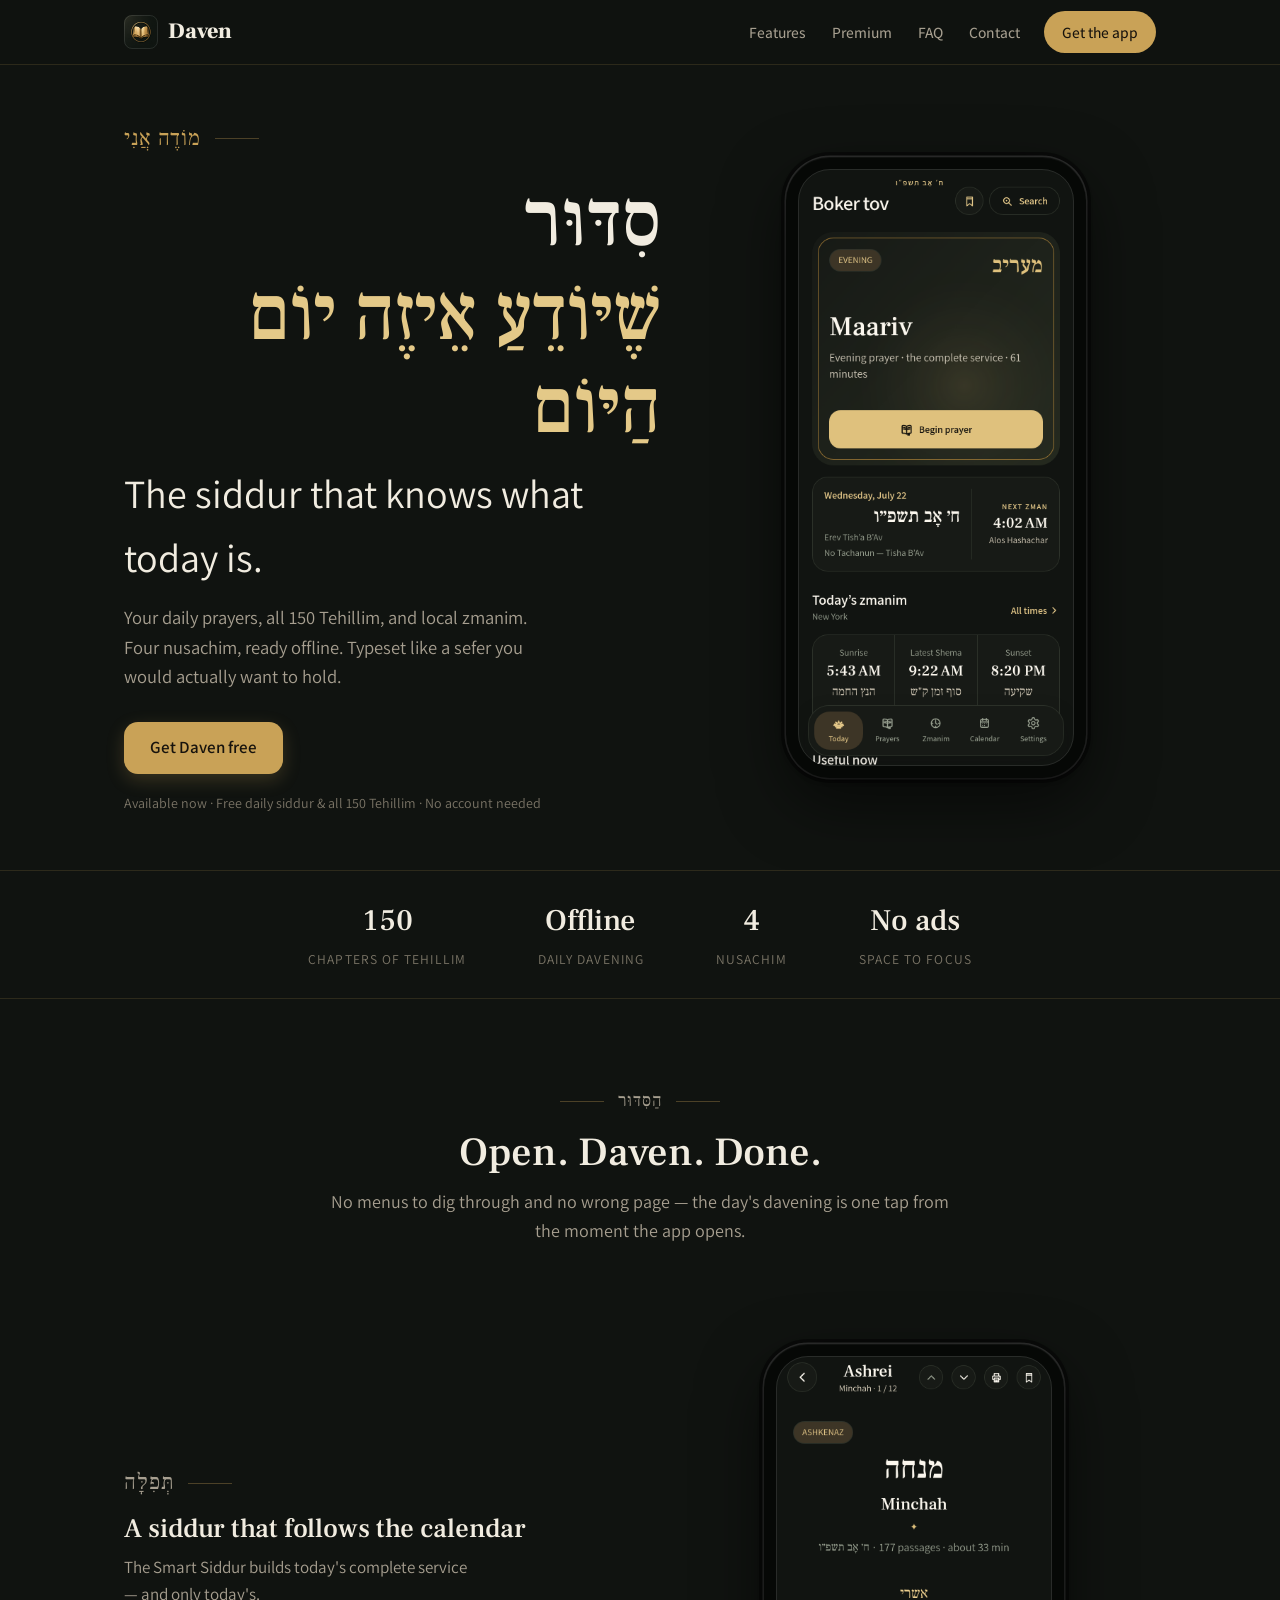
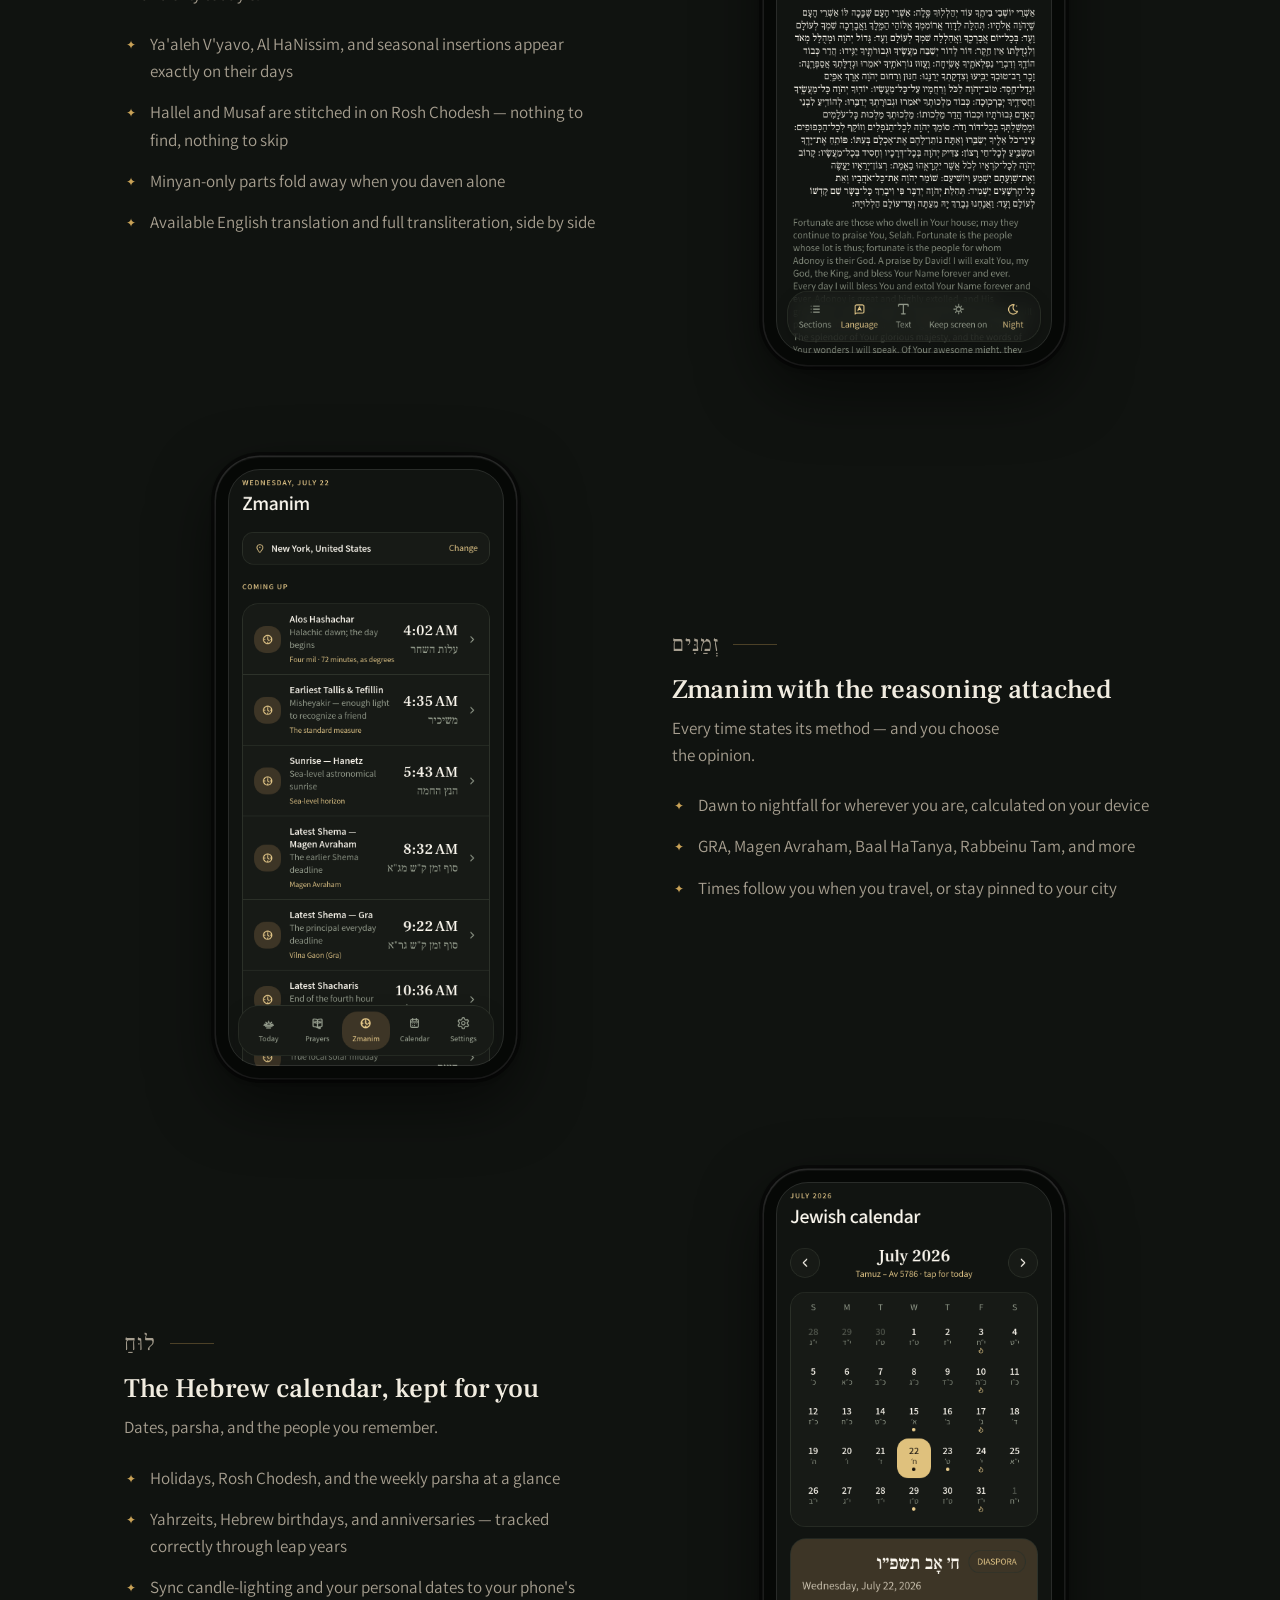
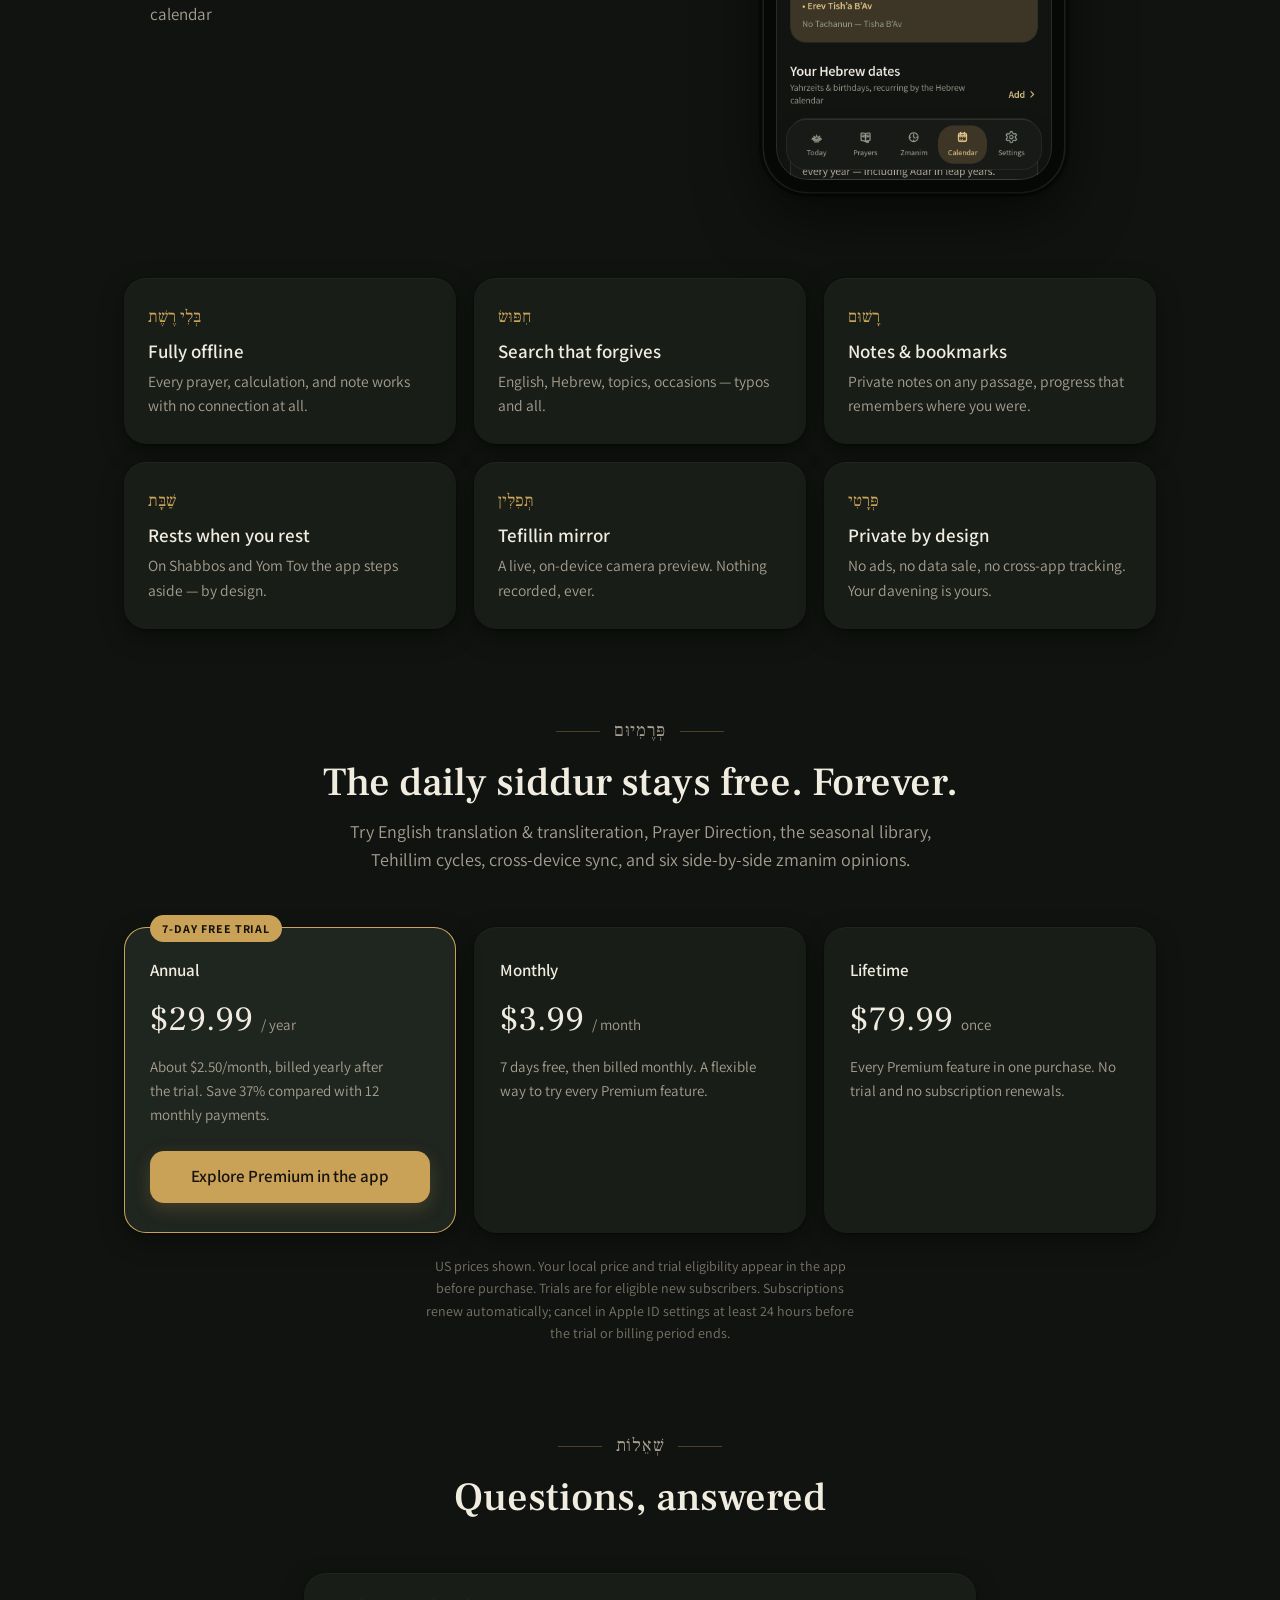
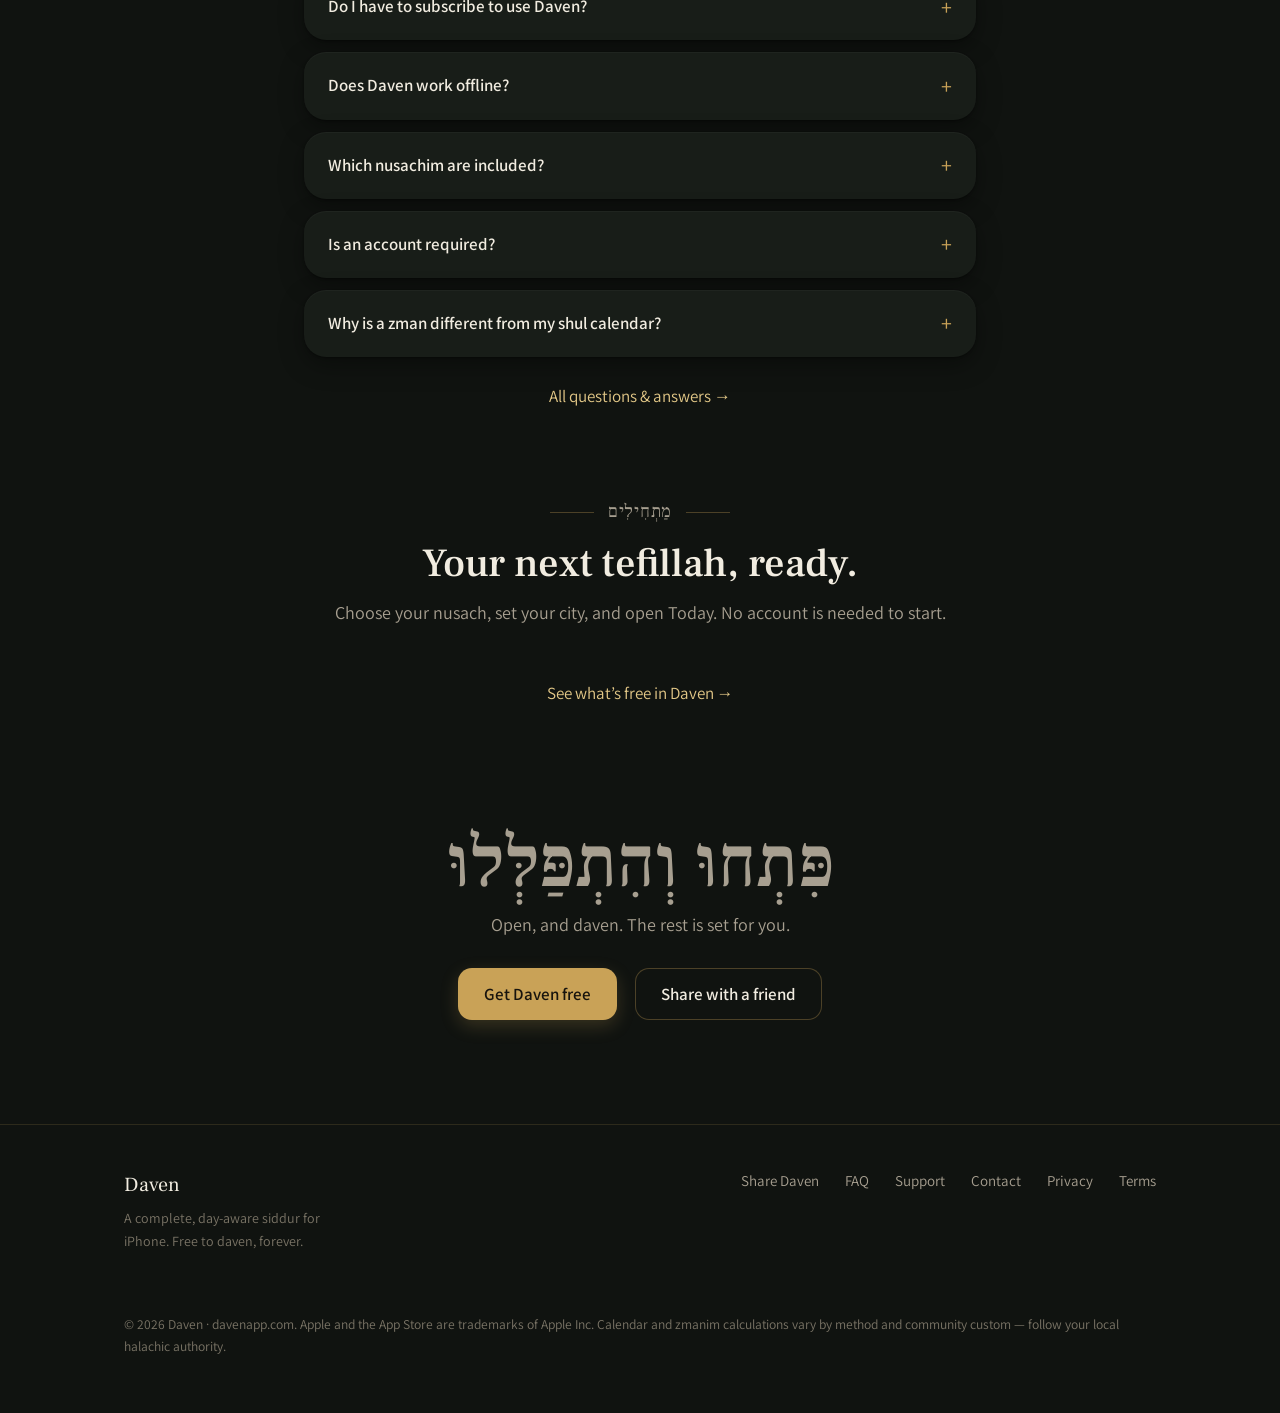
==== index.html @ 8901fbd4 "Bring the free-download button into the first screen Reduce the oversized hero typography and shorte" ====
<!doctype html>
<html lang="en">
<head>
  <meta charset="utf-8" />
  <meta name="viewport" content="width=device-width, initial-scale=1" />
  <title>Daven: Free Siddur, Tehillim & Zmanim for iPhone</title>
  <meta name="description" content="A free daily siddur and all 150 Tehillim for iPhone. Four nusachim, offline prayer, zmanim and the Hebrew calendar. Optional Premium has a 7-day trial." />
  <link rel="canonical" href="https://davenapp.com/" />
  <meta name="apple-itunes-app" content="app-id=6791022012" />
  <meta property="og:type" content="website" />
  <meta property="og:url" content="https://davenapp.com/" />
  <meta property="og:title" content="Daven: Free Siddur, Tehillim & Zmanim for iPhone" />
  <meta property="og:description" content="A free daily siddur and all 150 Tehillim for iPhone. Four nusachim, offline prayer, zmanim and the Hebrew calendar. Optional Premium has a 7-day trial." />
  <meta property="og:image" content="https://davenapp.com/assets/icon-512.png" />
  <meta name="twitter:card" content="summary" />
  <link rel="icon" href="assets/icon-64.png" />
  <link rel="apple-touch-icon" href="assets/apple-touch-icon.png" />
  <link rel="preconnect" href="https://fonts.googleapis.com" />
  <link rel="preconnect" href="https://fonts.gstatic.com" crossorigin />
  <link href="https://fonts.googleapis.com/css2?family=Assistant:wght@400;500;600;700&family=Frank+Ruhl+Libre:wght@400;500;700;900&display=swap" rel="stylesheet" />
  <link rel="stylesheet" href="styles.css?v=9" />
  <script type="application/ld+json">{"@context": "https://schema.org", "@type": "MobileApplication", "name": "Daven: Siddur & Zmanim", "operatingSystem": "iOS", "applicationCategory": "ReferenceApplication", "url": "https://davenapp.com/", "downloadUrl": "https://apps.apple.com/app/id6791022012", "offers": {"@type": "Offer", "price": "0", "priceCurrency": "USD", "description": "Free download with optional in-app purchases"}, "image": "https://davenapp.com/assets/icon-512.png"}</script>
</head>
<body>

<header class="nav">
  <div class="wrap nav__inner">
    <a class="nav__brand" href="/"><img class="nav__mark" src="assets/icon-64.png" alt="" width="30" height="30" />Daven</a>
      <button class="nav__menu" type="button" aria-label="Menu" aria-expanded="false" aria-controls="nav-sheet">
        <svg width="22" height="22" viewBox="0 0 22 22" fill="none" aria-hidden="true"><path d="M3 6h16M3 11h16M3 16h16" stroke="currentColor" stroke-width="1.8" stroke-linecap="round"/></svg>
      </button>
    <nav class="nav__links" aria-label="Site">
      <a href="#features">Features</a>
      <a href="#premium">Premium</a>
      <a href="faq.html">FAQ</a>
      <a href="contact.html">Contact</a>
      <a class="nav__cta" href="https://apps.apple.com/app/id6791022012">Get the app</a>
    </nav>
  </div>
    <nav class="nav__sheet" id="nav-sheet" hidden aria-label="Menu">
      <a href="/#features">Features</a>
      <a href="/#premium">Premium</a>
      <a href="faq.html">FAQ</a>
      <a href="support.html">Support</a>
      <a href="contact.html">Contact</a>
      <a href="privacy.html">Privacy</a>
      <a href="terms.html">Terms</a>
      <a href="https://apps.apple.com/app/id6791022012">Get the app</a>
    </nav>
</header>

<main>
  <!-- The hero is set like a page of the siddur itself: the reader's gold
       section mark, the Hebrew line, then its translation line beneath. -->
  <section class="hero">
    <div class="wrap hero__grid">
      <div>
        <p class="mark rise">מוֹדֶה אֲנִי</p>
        <h1 class="hero__hebrew rise" lang="he">סִדּוּר<br /><em>שֶׁיּוֹדֵעַ אֵיזֶה יוֹם הַיּוֹם</em></h1>
        <p class="hero__title rise">The siddur that knows what today is.</p>
        <p class="hero__sub rise">Your daily prayers, all 150 Tehillim, and local zmanim. Four nusachim, ready offline. Typeset like a sefer you would actually want to hold.</p>
        <div class="cta-row rise">
          <a class="btn btn--gold" href="https://apps.apple.com/app/id6791022012">Get Daven free</a>
          <span class="cta-note">Available now · Free daily siddur &amp; all 150 Tehillim · No account needed</span>
        </div>
      </div>
      <figure class="phone rise"><img src="assets/shot-today.png" alt="Daven's Today screen: the evening service ready to begin, today's Hebrew date, and the next zman." fetchpriority="high" width="780" height="1688" /></figure>
    </div>
  </section>

  <section class="colophon" aria-label="Library size">
    <div class="wrap colophon__row rise">
      <div class="stat"><b>150</b><span>chapters of Tehillim</span></div>
      <div class="stat"><b>Offline</b><span>daily davening</span></div>
      <div class="stat"><b>4</b><span>nusachim</span></div>
      <div class="stat"><b>No ads</b><span>space to focus</span></div>
    </div>
  </section>

  <section class="section" id="features">
    <div class="wrap">
      <div class="section__head rise">
        <p class="mark mark--center">הַסִּדּוּר</p>
        <h2>Open. Daven. Done.</h2>
        <p>No menus to dig through and no wrong page — the day's davening is one tap from the moment the app opens.</p>
      </div>

      <div class="feature rise">
        <div class="feature__copy">
          <p class="mark">תְּפִלָּה</p>
          <h3>A siddur that follows the calendar</h3>
          <p>The Smart Siddur builds today's complete service — and only today's.</p>
          <ul>
            <li>Ya'aleh V'yavo, Al HaNissim, and seasonal insertions appear exactly on their days</li>
            <li>Hallel and Musaf are stitched in on Rosh Chodesh — nothing to find, nothing to skip</li>
            <li>Minyan-only parts fold away when you daven alone</li>
            <li>Available English translation and full transliteration, side by side</li>
          </ul>
        </div>
        <figure class="phone"><img src="assets/shot-reader.png" alt="The Daven reader: Minchah with vocalized Hebrew, a gold section mark, and English translation." loading="lazy" decoding="async" width="780" height="1688" /></figure>
      </div>

      <div class="feature feature--flip rise">
        <div class="feature__copy">
          <p class="mark">זְמַנִּים</p>
          <h3>Zmanim with the reasoning attached</h3>
          <p>Every time states its method — and you choose the opinion.</p>
          <ul>
            <li>Dawn to nightfall for wherever you are, calculated on your device</li>
            <li>GRA, Magen Avraham, Baal HaTanya, Rabbeinu Tam, and more</li>
            <li>Times follow you when you travel, or stay pinned to your city</li>
          </ul>
        </div>
        <figure class="phone"><img src="assets/shot-zmanim.png" alt="Daven's zmanim list: each time with its Hebrew name and the halachic method it uses." loading="lazy" decoding="async" width="780" height="1688" /></figure>
      </div>

      <div class="feature rise">
        <div class="feature__copy">
          <p class="mark">לוּחַ</p>
          <h3>The Hebrew calendar, kept for you</h3>
          <p>Dates, parsha, and the people you remember.</p>
          <ul>
            <li>Holidays, Rosh Chodesh, and the weekly parsha at a glance</li>
            <li>Yahrzeits, Hebrew birthdays, and anniversaries — tracked correctly through leap years</li>
            <li>Sync candle-lighting and your personal dates to your phone's calendar</li>
          </ul>
        </div>
        <figure class="phone"><img src="assets/shot-calendar.png" alt="Daven's calendar: the Hebrew month with holidays and personal dates." loading="lazy" decoding="async" width="780" height="1688" /></figure>
      </div>

      <div class="grid" style="margin-top:40px">
        <div class="card rise"><span class="card__hebrew">בְּלִי רֶשֶׁת</span><h3>Fully offline</h3><p>Every prayer, calculation, and note works with no connection at all.</p></div>
        <div class="card rise"><span class="card__hebrew">חִפּוּשׂ</span><h3>Search that forgives</h3><p>English, Hebrew, topics, occasions — typos and all.</p></div>
        <div class="card rise"><span class="card__hebrew">רָשׁוּם</span><h3>Notes &amp; bookmarks</h3><p>Private notes on any passage, progress that remembers where you were.</p></div>
        <div class="card rise"><span class="card__hebrew">שַׁבָּת</span><h3>Rests when you rest</h3><p>On Shabbos and Yom Tov the app steps aside — by design.</p></div>
        <div class="card rise"><span class="card__hebrew">תְּפִלִּין</span><h3>Tefillin mirror</h3><p>A live, on-device camera preview. Nothing recorded, ever.</p></div>
        <div class="card rise"><span class="card__hebrew">פְּרָטִי</span><h3>Private by design</h3><p>No ads, no data sale, no cross-app tracking. Your davening is yours.</p></div>
      </div>
    </div>
  </section>

  <section class="section" id="premium">
    <div class="wrap">
      <div class="section__head rise">
        <p class="mark mark--center">פְּרֶמִיוּם</p>
        <h2>The daily siddur stays free. Forever.</h2>
        <p>Try English translation &amp; transliteration, Prayer Direction, the seasonal library, Tehillim cycles, cross-device sync, and six side-by-side zmanim opinions.</p>
      </div>
      <div class="plans rise">
        <div class="plan plan--featured">
          <span class="plan__badge">7-DAY FREE TRIAL</span>
          <span class="plan__name">Annual</span>
          <span class="plan__price">$29.99 <small>/ year</small></span>
          <p class="plan__note">About $2.50/month, billed yearly after the trial. Save 37% compared with 12 monthly payments.</p>
          <a class="btn btn--gold" href="https://apps.apple.com/app/id6791022012">Explore Premium in the app</a>
        </div>
        <div class="plan">
          <span class="plan__name">Monthly</span>
          <span class="plan__price">$3.99 <small>/ month</small></span>
          <p class="plan__note">7 days free, then billed monthly. A flexible way to try every Premium feature.</p>
        </div>
        <div class="plan">
          <span class="plan__name">Lifetime</span>
          <span class="plan__price">$79.99 <small>once</small></span>
          <p class="plan__note">Every Premium feature in one purchase. No trial and no subscription renewals.</p>
        </div>
      </div>
      <p class="plans-foot">US prices shown. Your local price and trial eligibility appear in the app before purchase. Trials are for eligible new subscribers. Subscriptions renew automatically; cancel in Apple ID settings at least 24 hours before the trial or billing period ends.</p>
    </div>
  </section>

  <section class="section" id="faq">
    <div class="wrap wrap--narrow">
      <div class="section__head rise">
        <p class="mark mark--center">שְׁאֵלוֹת</p>
        <h2>Questions, answered</h2>
      </div>
      <div class="faq-list rise">
        <details class="faq-item"><summary>Do I have to subscribe to use Daven?</summary><div class="faq-body"><p>No. The daily siddur in all four nusachim and all 150 Tehillim are free. Downloading Daven does not start a subscription. Premium is optional, and Apple shows the price and terms before you confirm a purchase.</p></div></details>
        <details class="faq-item"><summary>Does Daven work offline?</summary><div class="faq-body"><p>Yes. Prayer content, calendar logic, saved preferences, bookmarks, notes, and core zmanim all work without a network connection.</p></div></details>
        <details class="faq-item"><summary>Which nusachim are included?</summary><div class="faq-body"><p>Ashkenaz, Sefard, Edot Mizrach, and Chabad — and the whole library truly changes with your setting, not just the Amidah.</p></div></details>
        <details class="faq-item"><summary>Is an account required?</summary><div class="faq-body"><p>No. An account exists only for optional cross-device sync of your preferences and personal content.</p></div></details>
        <details class="faq-item"><summary>Why is a zman different from my shul calendar?</summary><div class="faq-body"><p>Methods and location assumptions can differ. Check the selected city and the Israel/Diaspora setting — then follow your community calendar and local halachic authority.</p></div></details>
      </div>
      <p style="text-align:center;margin-top:26px"><a href="faq.html">All questions &amp; answers →</a></p>
    </div>
  </section>

  <section class="section" id="start">
    <div class="wrap wrap--narrow">
      <div class="section__head">
        <p class="mark mark--center">מַתְחִילִים</p>
        <h2>Your next tefillah, ready.</h2>
        <p>Choose your nusach, set your city, and open Today. No account is needed to start.</p>
      </div>
      <p style="text-align:center"><a href="siddur-for-iphone.html">See what’s free in Daven →</a></p>
    </div>
  </section>

  <section class="closer">
    <div class="wrap">
      <p class="hero__hebrew rise" lang="he">פִּתְחוּ וְהִתְפַּלְּלוּ</p>
      <p class="rise">Open, and daven. The rest is set for you.</p>
      <div class="cta-row rise" style="justify-content:center">
        <a class="btn btn--gold" href="https://apps.apple.com/app/id6791022012">Get Daven free</a>
        <a class="btn btn--ghost" href="share.html">Share with a friend</a>
      </div>
    </div>
  </section>
</main>

<footer class="footer">
  <div class="wrap footer__inner">
    <div class="footer__brand">Daven<span>A complete, day-aware siddur for iPhone. Free to daven, forever.</span></div>
    <nav aria-label="Footer">
      <a href="share.html">Share Daven</a>
      <a href="faq.html">FAQ</a>
      <a href="support.html">Support</a>
      <a href="contact.html">Contact</a>
      <a href="privacy.html">Privacy</a>
      <a href="terms.html">Terms</a>
    </nav>
    <p class="footer__legal">© <span data-year>2026</span> Daven · davenapp.com. Apple and the App Store are trademarks of Apple Inc. Calendar and zmanim calculations vary by method and community custom — follow your local halachic authority.</p>
  </div>
</footer>

<script src="site.js?v=8" defer></script>
</body>
</html>
---- styles.css ----
/* Daven · davenapp.com
   One design system for every page. The site speaks the app's own language:
   a siddur at night — warm ink, parchment text, the reader's gold marks.
   Display type: Frank Ruhl Libre (the app's Hebrew face; carries Latin too).
   Body: Assistant (the app's UI face). */

:root {
  --ink: #101310;        /* page */
  --tzel: #181d18;       /* raised surface */
  --tzel-2: #1f251f;     /* higher surface */
  --klaf: #f1ece0;       /* primary text — warm parchment */
  --afor: #a79f90;       /* secondary text */
  --muted: #7a7466;      /* captions */
  --zahav: #c9a257;      /* the reader's gold */
  --zahav-bright: #e4c988;
  --hairline: rgba(201, 162, 87, 0.16);
  --hairline-strong: rgba(201, 162, 87, 0.32);
  --danger: #c96a57;
  --radius-lg: 22px;
  --radius-md: 14px;     /* lg = md + 8px padding: concentric */
  --radius-sm: 9px;
  --serif: "Frank Ruhl Libre", Georgia, serif;
  --sans: "Assistant", -apple-system, "Segoe UI", sans-serif;
  --shadow-card: 0 1px 0 rgba(255, 255, 255, 0.03) inset, 0 1px 2px rgba(0, 0, 0, 0.35), 0 8px 24px rgba(0, 0, 0, 0.35);
  --shadow-float: 0 1px 0 rgba(255, 255, 255, 0.04) inset, 0 2px 6px rgba(0, 0, 0, 0.4), 0 24px 64px rgba(0, 0, 0, 0.55);
}

* { margin: 0; padding: 0; box-sizing: border-box; }

html { scroll-behavior: smooth; }
@media (prefers-reduced-motion: reduce) { html { scroll-behavior: auto; } }

body {
  background: var(--ink);
  color: var(--klaf);
  font-family: var(--sans);
  font-size: 17px;
  line-height: 1.6;
  -webkit-font-smoothing: antialiased;
  text-rendering: optimizeLegibility;
}

img { max-width: 100%; height: auto; display: block; }
a { color: var(--zahav-bright); text-decoration: none; }
a:hover { text-decoration: underline; text-underline-offset: 3px; }
:focus-visible { outline: 2px solid var(--zahav); outline-offset: 3px; border-radius: 4px; }

h1, h2, h3 { font-family: var(--serif); font-weight: 500; line-height: 1.15; text-wrap: balance; }
p { text-wrap: pretty; }

.wrap { max-width: 1080px; margin: 0 auto; padding: 0 24px; }
.wrap--narrow { max-width: 720px; }

/* ── Navigation ─────────────────────────────────────────────── */
.nav {
  position: sticky; top: 0; z-index: 50;
  background: color-mix(in srgb, var(--ink) 86%, transparent);
  backdrop-filter: blur(14px);
  -webkit-backdrop-filter: blur(14px);
  border-bottom: 1px solid var(--hairline);
}
.nav__inner { display: flex; align-items: center; gap: 28px; min-height: 64px; }
.nav__brand { display: flex; align-items: center; gap: 10px; font-family: var(--serif); font-weight: 900; font-size: 22px; color: var(--klaf); }
.nav__brand:hover { text-decoration: none; }
.nav__mark { width: 34px; height: 34px; border-radius: 8px; outline: 1px solid rgba(255, 255, 255, 0.1); outline-offset: -1px; }
.nav__links { display: flex; gap: 22px; margin-left: auto; align-items: center; }
.nav__links a { color: var(--afor); font-size: 15.5px; font-weight: 500; padding: 10px 2px; }
.nav__links a:hover { color: var(--klaf); text-decoration: none; }
.nav__links a[aria-current="page"] { color: var(--zahav-bright); }
.nav__cta {
  background: var(--zahav); color: #17130d !important; font-weight: 600;
  padding: 9px 18px !important; border-radius: 999px;
  transition-property: transform, background-color; transition-duration: 160ms; transition-timing-function: ease-out;
}
.nav__cta:hover { background: var(--zahav-bright); text-decoration: none; }
.nav__cta:active { transform: scale(0.96); }
.nav__menu {
  display: none; border: 0; cursor: pointer; margin-left: auto;
  -webkit-appearance: none; appearance: none; -webkit-tap-highlight-color: transparent;
  width: 44px; height: 44px; border-radius: 12px; background: transparent; padding: 0;
  color: var(--klaf); align-items: center; justify-content: center;
  transition-property: transform, background-color; transition-duration: 160ms; transition-timing-function: ease-out;
}
.nav__menu:active { transform: scale(0.96); }
.nav__menu svg { display: block; }
@media (max-width: 720px) {
  .nav__inner { position: relative; }
  .nav__links a:not(.nav__cta) { display: none; }
  /* Glyph (not the invisible 44px hit area) aligns to the 24px content edge. */
  .nav__menu { display: inline-flex; order: -1; margin-left: -11px; }
  /* Optically centered: the eye reads the TEXT as the brand, so the cluster
     shifts left by half the icon+gap to put "Daven" on true center. */
  .nav__brand { position: absolute; left: 50%; transform: translateX(calc(-50% - 22px)); font-size: 25px; }
  /* The centered brand owns the bar: the CTA steps back to a quiet outline
     (the hero's big gold button carries the download push). */
  .nav__cta {
    background: transparent; color: var(--zahav-bright) !important;
    box-shadow: inset 0 0 0 1px var(--hairline-strong);
    padding: 7px 14px !important; font-size: 15px;
  }
  .nav__cta:hover { background: rgba(201, 162, 87, 0.12); }
}

/* Mobile menu sheet: slides down beneath the sticky bar. */
.nav__sheet {
  position: absolute; left: 0; right: 0; top: 100%;
  background: color-mix(in srgb, var(--ink) 97%, transparent);
  backdrop-filter: blur(14px); -webkit-backdrop-filter: blur(14px);
  border-bottom: 1px solid var(--hairline-strong);
  padding: 8px 24px 18px; display: grid;
}
.nav__sheet[hidden] { display: none; }
.nav__sheet a {
  color: var(--klaf); font-size: 17px; font-weight: 600; text-decoration: none;
  min-height: 50px; display: flex; align-items: center;
  border-bottom: 1px solid var(--hairline);
}
.nav__sheet a:last-child { border-bottom: 0; color: var(--zahav-bright); }
html.js .nav__sheet:not([hidden]) { animation: sheet-in 200ms ease-out; }
@keyframes sheet-in {
  from { opacity: 0; transform: translateY(-8px); }
  to { opacity: 1; transform: translateY(0); }
}
@media (prefers-reduced-motion: reduce) { html.js .nav__sheet:not([hidden]) { animation: none; } }

/* ── The siddur-page hero ───────────────────────────────────── */
.hero { padding: 56px 0 56px; overflow: hidden; }
.hero__grid { display: grid; grid-template-columns: minmax(0, 1.1fr) minmax(0, 0.9fr); gap: 56px; align-items: center; }
@media (max-width: 900px) { .hero__grid { grid-template-columns: 1fr; gap: 48px; } }

/* the gold section mark, exactly as the reader draws one */
.mark {
  font-family: var(--serif); color: var(--zahav); font-size: 22px; letter-spacing: 0.04em;
  display: flex; align-items: center; gap: 14px;
}
.mark::after { content: ""; height: 1px; flex: 0 0 44px; background: var(--hairline-strong); }
.mark--center { justify-content: center; }
.mark--center::before { content: ""; height: 1px; flex: 0 0 44px; background: var(--hairline-strong); }

.hero__hebrew {
  font-family: var(--serif); font-weight: 500; color: var(--klaf);
  font-size: clamp(48px, 6.2vw, 78px); line-height: 1.2; direction: rtl;
  margin: 18px 0 6px;
}
.hero__hebrew em { font-style: normal; color: var(--zahav-bright); }
.hero__title { font-size: clamp(28px, 3.6vw, 40px); color: var(--klaf); margin-bottom: 14px; }
.hero__sub { color: var(--afor); font-size: 18.5px; max-width: 46ch; margin-bottom: 30px; }

.cta-row { display: flex; align-items: center; gap: 18px; flex-wrap: wrap; }
.btn {
  display: inline-flex; align-items: center; gap: 10px; min-height: 52px;
  padding: 0 26px; border-radius: var(--radius-md); border: 0; cursor: pointer;
  font-family: var(--sans); font-size: 17px; font-weight: 600;
  transition-property: transform, background-color, box-shadow; transition-duration: 160ms; transition-timing-function: ease-out;
}
.btn:active { transform: scale(0.96); }
.btn--gold { background: var(--zahav); color: #17130d; box-shadow: 0 6px 18px rgba(201, 162, 87, 0.22); }
.btn--gold:hover { background: var(--zahav-bright); text-decoration: none; }
.btn--ghost { background: transparent; color: var(--klaf); box-shadow: inset 0 0 0 1px var(--hairline-strong); }
.btn--ghost:hover { box-shadow: inset 0 0 0 1px var(--zahav); text-decoration: none; }
.cta-note { color: var(--muted); font-size: 14px; }

/* the phone: straight, floated on layered shadow, visible bezel.
   The screenshot is held to a true iPhone 390:844 ratio (object-fit: cover),
   so it can never distort — whatever a browser does with sizing. */
.phone {
  width: min(300px, 74vw); margin: 0 auto; border-radius: 44px; padding: 12px;
  background: #060806;
  box-shadow: var(--shadow-float), 0 0 0 1.5px rgba(255, 255, 255, 0.16), 0 0 0 5px rgba(0, 0, 0, 0.4);
}
.phone img {
  width: 100%; height: auto; aspect-ratio: 390 / 844;
  object-fit: cover; object-position: top;
  border-radius: 32px; outline: 1px solid rgba(255, 255, 255, 0.1); outline-offset: -1px;
}

/* ── Colophon strip (real numbers, set like a printer's line) ─ */
.colophon { border-top: 1px solid var(--hairline); border-bottom: 1px solid var(--hairline); padding: 26px 0; }
.colophon__row { display: flex; justify-content: center; gap: clamp(24px, 6vw, 72px); flex-wrap: wrap; }
.colophon .stat { text-align: center; }
.colophon .stat b { display: block; font-family: var(--serif); font-weight: 500; font-size: 30px; color: var(--klaf); font-variant-numeric: tabular-nums; }
.colophon .stat span { color: var(--muted); font-size: 13.5px; letter-spacing: 0.08em; text-transform: uppercase; }

/* ── Sections ───────────────────────────────────────────────── */
.section { padding: 88px 0 0; }
.section:last-of-type { padding-bottom: 88px; }
.section__head { text-align: center; max-width: 640px; margin: 0 auto 52px; }
.section__head h2 { font-size: clamp(30px, 4vw, 40px); margin: 14px 0 12px; }
.section__head p { color: var(--afor); font-size: 18px; }

/* alternating feature rows */
.feature { display: grid; grid-template-columns: 1fr 1fr; gap: 64px; align-items: center; padding: 46px 0; }
.feature--flip .feature__copy { order: 2; }
@media (max-width: 900px) {
  .feature { grid-template-columns: 1fr; gap: 36px; padding: 34px 0; }
  .feature--flip .feature__copy { order: 0; }
}
.feature h3 { font-size: 27px; margin: 12px 0 10px; }
.feature p { color: var(--afor); max-width: 44ch; }
.feature ul { margin: 16px 0 0; padding: 0; list-style: none; color: var(--afor); }
.feature li { padding: 7px 0 7px 26px; position: relative; }
.feature li::before { content: "✦"; position: absolute; left: 2px; color: var(--zahav); font-size: 12px; top: 11px; }

/* quiet grid of the rest */
.grid { display: grid; grid-template-columns: repeat(3, 1fr); gap: 18px; margin-top: 8px; }
@media (max-width: 900px) { .grid { grid-template-columns: 1fr 1fr; } }
@media (max-width: 560px) { .grid { grid-template-columns: 1fr; } }
.card {
  background: var(--tzel); border-radius: var(--radius-lg); padding: 26px 24px;
  box-shadow: var(--shadow-card);
  transition-property: transform, box-shadow; transition-duration: 180ms; transition-timing-function: ease-out;
}
.card:hover { transform: translateY(-2px); box-shadow: var(--shadow-float); }
.card h3 { font-size: 19px; font-family: var(--sans); font-weight: 600; margin-bottom: 6px; }
.card p { color: var(--afor); font-size: 15.5px; }
.card .card__hebrew { font-family: var(--serif); color: var(--zahav); font-size: 17px; display: block; margin-bottom: 10px; }

/* ── Pricing (the paywall's own shape) ──────────────────────── */
.plans { display: grid; grid-template-columns: repeat(3, 1fr); gap: 18px; align-items: stretch; }
@media (max-width: 860px) { .plans { grid-template-columns: 1fr; max-width: 440px; margin: 0 auto; } }
.plan {
  background: var(--tzel); border-radius: var(--radius-lg); padding: 30px 26px;
  box-shadow: var(--shadow-card); display: flex; flex-direction: column; gap: 8px;
}
.plan--featured { background: var(--tzel-2); box-shadow: var(--shadow-card), inset 0 0 0 1px var(--zahav); position: relative; }
.plan__badge {
  position: absolute; top: -12px; left: 26px; background: var(--zahav); color: #17130d;
  font-size: 12px; font-weight: 700; letter-spacing: 0.08em; padding: 4px 12px; border-radius: 999px;
}
.plan__name { font-weight: 600; font-size: 17px; }
.plan__price { font-family: var(--serif); font-size: 34px; font-variant-numeric: tabular-nums; }
.plan__price small { font-family: var(--sans); font-size: 15px; color: var(--afor); }
.plan__note { color: var(--afor); font-size: 15px; }
.plan .btn { margin-top: auto; justify-content: center; text-align: center; padding: 12px 18px; }
.plan__note:last-of-type { margin-bottom: 16px; }
.plans-foot { text-align: center; color: var(--muted); font-size: 14px; margin-top: 22px; max-width: 62ch; margin-left: auto; margin-right: auto; }

/* ── FAQ ────────────────────────────────────────────────────── */
.faq-list { display: grid; gap: 12px; }
.faq-item {
  background: var(--tzel); border-radius: var(--radius-lg);
  box-shadow: var(--shadow-card); overflow: hidden;
}
.faq-item summary {
  list-style: none; cursor: pointer; display: flex; align-items: center; gap: 14px;
  padding: 20px 24px; font-weight: 600; font-size: 17px; min-height: 44px;
}
.faq-item summary::-webkit-details-marker { display: none; }
.faq-item summary::after {
  content: "+"; margin-left: auto; color: var(--zahav); font-size: 22px; font-weight: 400; line-height: 1;
  transition-property: transform; transition-duration: 180ms; transition-timing-function: ease-out;
}
.faq-item[open] summary::after { transform: rotate(45deg); }
.faq-item .faq-body { padding: 0 24px 22px; color: var(--afor); }
.faq-body a { font-weight: 600; }

/* ── Contact form ───────────────────────────────────────────── */
.form { display: grid; gap: 18px; }
.chip-row { display: flex; gap: 10px; flex-wrap: wrap; }
.chip {
  border: 0; cursor: pointer; min-height: 44px; padding: 0 18px; border-radius: 999px;
  background: var(--tzel); color: var(--afor); font-family: var(--sans); font-size: 15.5px; font-weight: 600;
  box-shadow: inset 0 0 0 1px var(--hairline);
  transition-property: transform, background-color, color, box-shadow; transition-duration: 160ms; transition-timing-function: ease-out;
}
.chip:active { transform: scale(0.96); }
.chip[aria-pressed="true"] { background: var(--zahav); color: #17130d; box-shadow: none; }
.field label { display: block; font-weight: 600; font-size: 15px; margin-bottom: 8px; }
.field input, .field textarea {
  width: 100%; background: var(--tzel); border: 1px solid var(--hairline); border-radius: var(--radius-md);
  color: var(--klaf); font-family: var(--sans); font-size: 16.5px; padding: 14px 16px; min-height: 52px;
  transition-property: border-color, box-shadow; transition-duration: 160ms; transition-timing-function: ease-out;
}
.field textarea { min-height: 170px; resize: vertical; line-height: 1.55; }
.field input:focus, .field textarea:focus { outline: none; border-color: var(--zahav); box-shadow: 0 0 0 3px rgba(201, 162, 87, 0.15); }
.form__error { color: var(--danger); font-size: 15px; min-height: 22px; }
.form__success {
  background: var(--tzel-2); border-radius: var(--radius-lg); box-shadow: var(--shadow-card), inset 0 0 0 1px var(--hairline-strong);
  padding: 34px 30px; text-align: center;
}
.form__success h3 { font-size: 24px; margin: 10px 0 8px; }
.form__success p { color: var(--afor); }
.hp { position: absolute; left: -9999px; width: 1px; height: 1px; overflow: hidden; }

/* ── Legal pages ────────────────────────────────────────────── */
.legal h1 { font-size: clamp(32px, 4.5vw, 44px); margin: 16px 0 8px; }
.legal .updated { color: var(--muted); font-size: 14.5px; margin-bottom: 40px; }
.legal h2 { font-size: 22px; margin: 36px 0 10px; }
.legal p { color: var(--afor); margin-bottom: 14px; }

/* ── Final CTA + footer ─────────────────────────────────────── */
.closer { text-align: center; padding: 96px 0; }
.closer .hero__hebrew { font-size: clamp(44px, 6.5vw, 72px); margin-bottom: 4px; }
.closer p { color: var(--afor); font-size: 18px; margin-bottom: 28px; }

.footer { border-top: 1px solid var(--hairline); padding: 44px 0 56px; margin-top: 8px; }
.footer__inner { display: flex; gap: 36px; flex-wrap: wrap; align-items: flex-start; justify-content: space-between; }
.footer__brand { font-family: var(--serif); font-size: 20px; }
.footer__brand span { display: block; font-family: var(--sans); color: var(--muted); font-size: 14px; margin-top: 6px; max-width: 34ch; }
.footer nav { display: flex; gap: 26px; flex-wrap: wrap; }
.footer nav a { color: var(--afor); font-size: 15px; }
.footer nav a:hover { color: var(--klaf); }
.footer__legal { width: 100%; color: var(--muted); font-size: 13.5px; margin-top: 26px; }

/* ── Motion: one orchestrated hero, quiet reveals after ───────
   Visible is the default; hiding applies only while JS is running (html.js)
   AND the element has not yet revealed — scripts off, everything shows. */
html.js .rise {
  transition-property: opacity, transform; transition-duration: 240ms; transition-timing-function: cubic-bezier(0.2, 0, 0, 1);
}
html.js .rise:not(.in) { opacity: 0; transform: translateY(12px); }
.hero .rise:nth-child(1) { transition-delay: 0ms; }
.hero .rise:nth-child(2) { transition-delay: 90ms; }
.hero .rise:nth-child(3) { transition-delay: 180ms; }
.hero .rise:nth-child(4) { transition-delay: 270ms; }
.hero .rise:nth-child(5) { transition-delay: 340ms; }
.grid .card.rise:nth-child(2) { transition-delay: 50ms; }
.grid .card.rise:nth-child(3) { transition-delay: 100ms; }
.grid .card.rise:nth-child(4) { transition-delay: 150ms; }
.grid .card.rise:nth-child(5) { transition-delay: 200ms; }
.grid .card.rise:nth-child(6) { transition-delay: 250ms; }

@media (prefers-reduced-motion: reduce) {
  .rise { opacity: 1; transform: none; transition: none; }
  .btn, .chip, .nav__cta, .card, .faq-item summary::after { transition: none; }
}

.section__head h1 { font-size: clamp(34px, 5vw, 48px); margin: 14px 0 18px; }
.section__head .btn { margin-top: 24px; }
.share-card { display: grid; gap: 20px; justify-items: start; padding: 32px; background: var(--tzel); border: 1px solid var(--hairline-strong); border-radius: var(--radius-lg); }
.share-icon { border-radius: 20px; }
.share-card h2, .share-actions h2, .guide-copy h2 { font-size: 28px; }
.share-card p, .share-actions p, .guide-copy p, .guide-copy li, .share-guide { color: var(--afor); }
.share-actions { margin-top: 48px; display: grid; gap: 16px; }
.share-actions label { font-weight: 600; }
.share-actions textarea { width: 100%; resize: vertical; padding: 18px; border: 1px solid var(--hairline-strong); border-radius: var(--radius-md); background: var(--tzel); color: var(--klaf); font: inherit; line-height: 1.5; }
.share-actions [hidden] { display: none; }
#share-status { min-height: 1.6em; }
.share-guide { margin-top: 20px; }
.guide-copy { margin-top: 48px; }
.guide-copy h2 { margin: 36px 0 14px; }
.guide-copy p, .guide-copy ol { margin-bottom: 20px; }
.guide-copy ol { padding-left: 24px; }
.guide-copy li { margin-bottom: 14px; padding-left: 6px; }
.support-fallback { margin: 24px 0; color: var(--afor); overflow-wrap: anywhere; }
.support-grid { grid-template-columns: repeat(2, minmax(0, 1fr)); }
@media (max-width: 540px) {
  .support-grid { grid-template-columns: 1fr; }
  .share-card { padding: 24px; }
  .share-card .btn { padding: 12px 20px; }
}

/* A hidden success state or form must stay hidden despite display rules. */
[hidden] { display: none !important; }
@media (max-width: 540px) { .hero { padding-top: 36px; } }
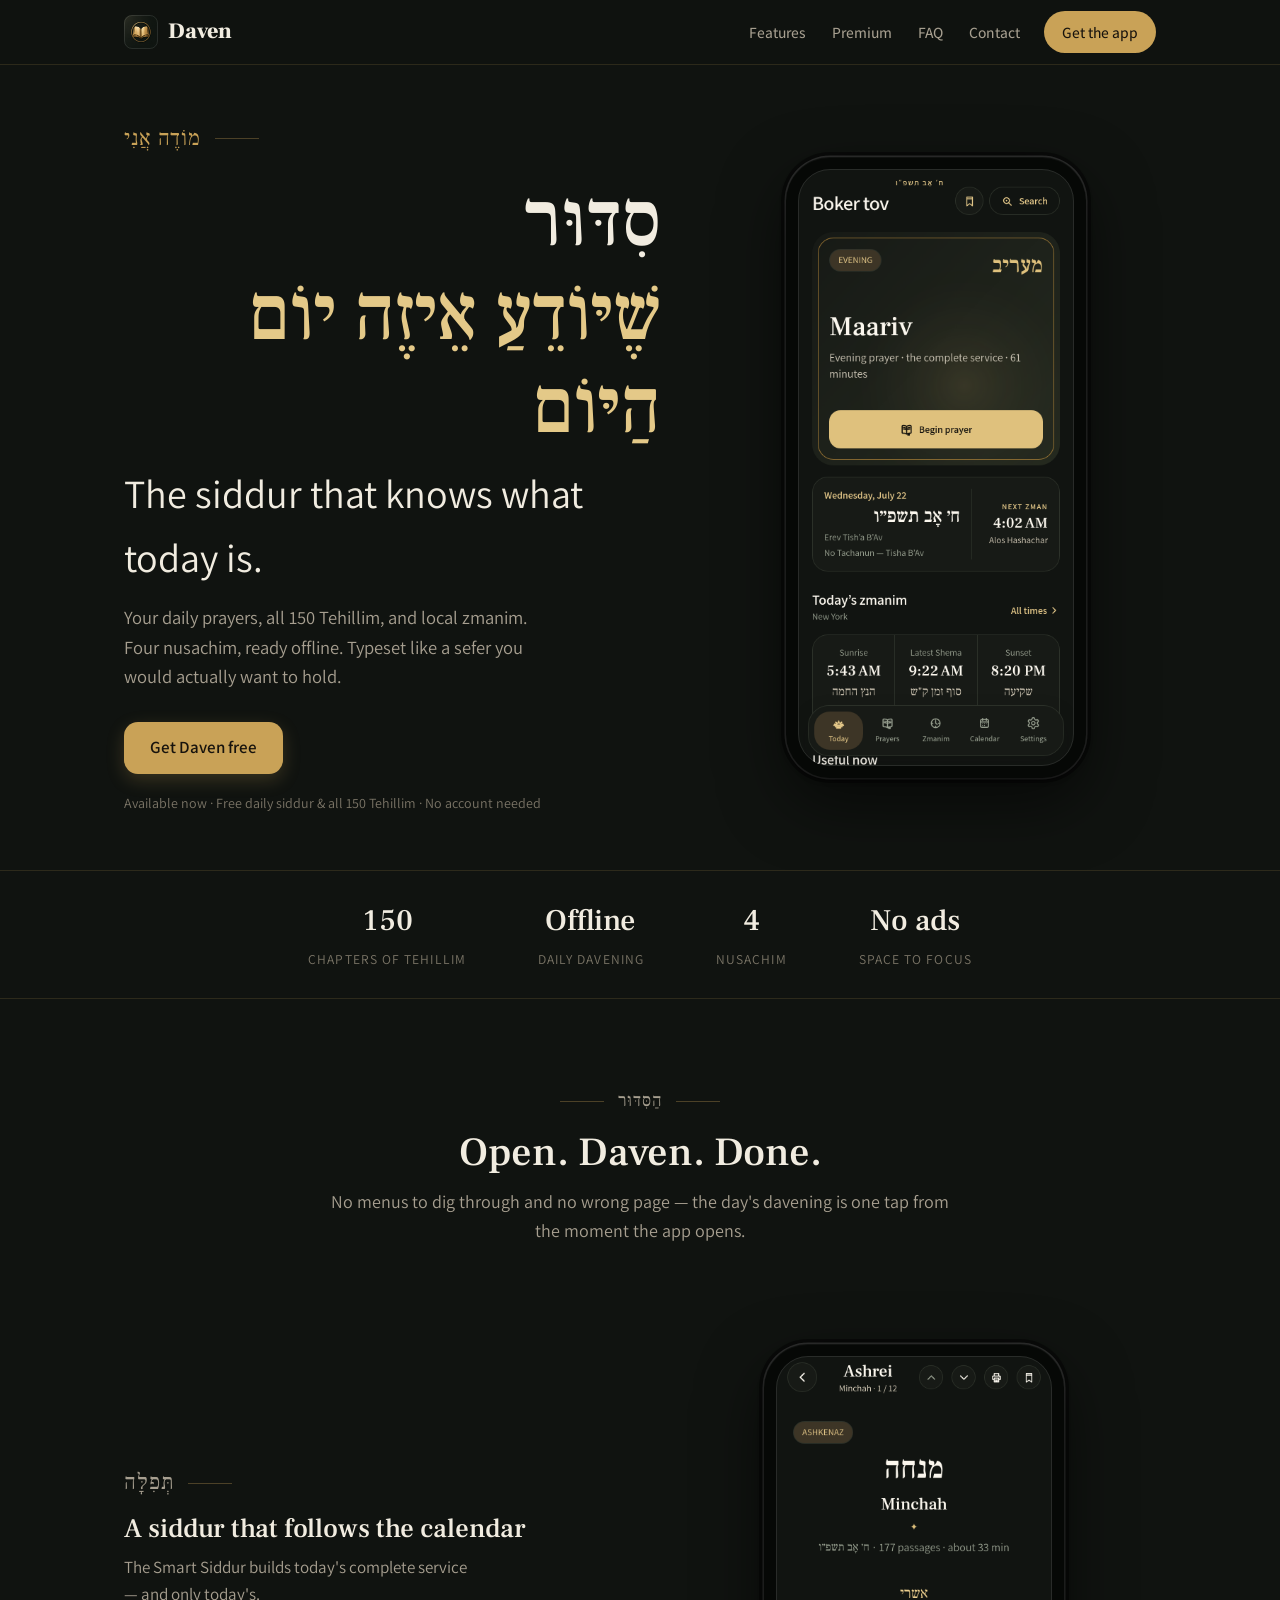
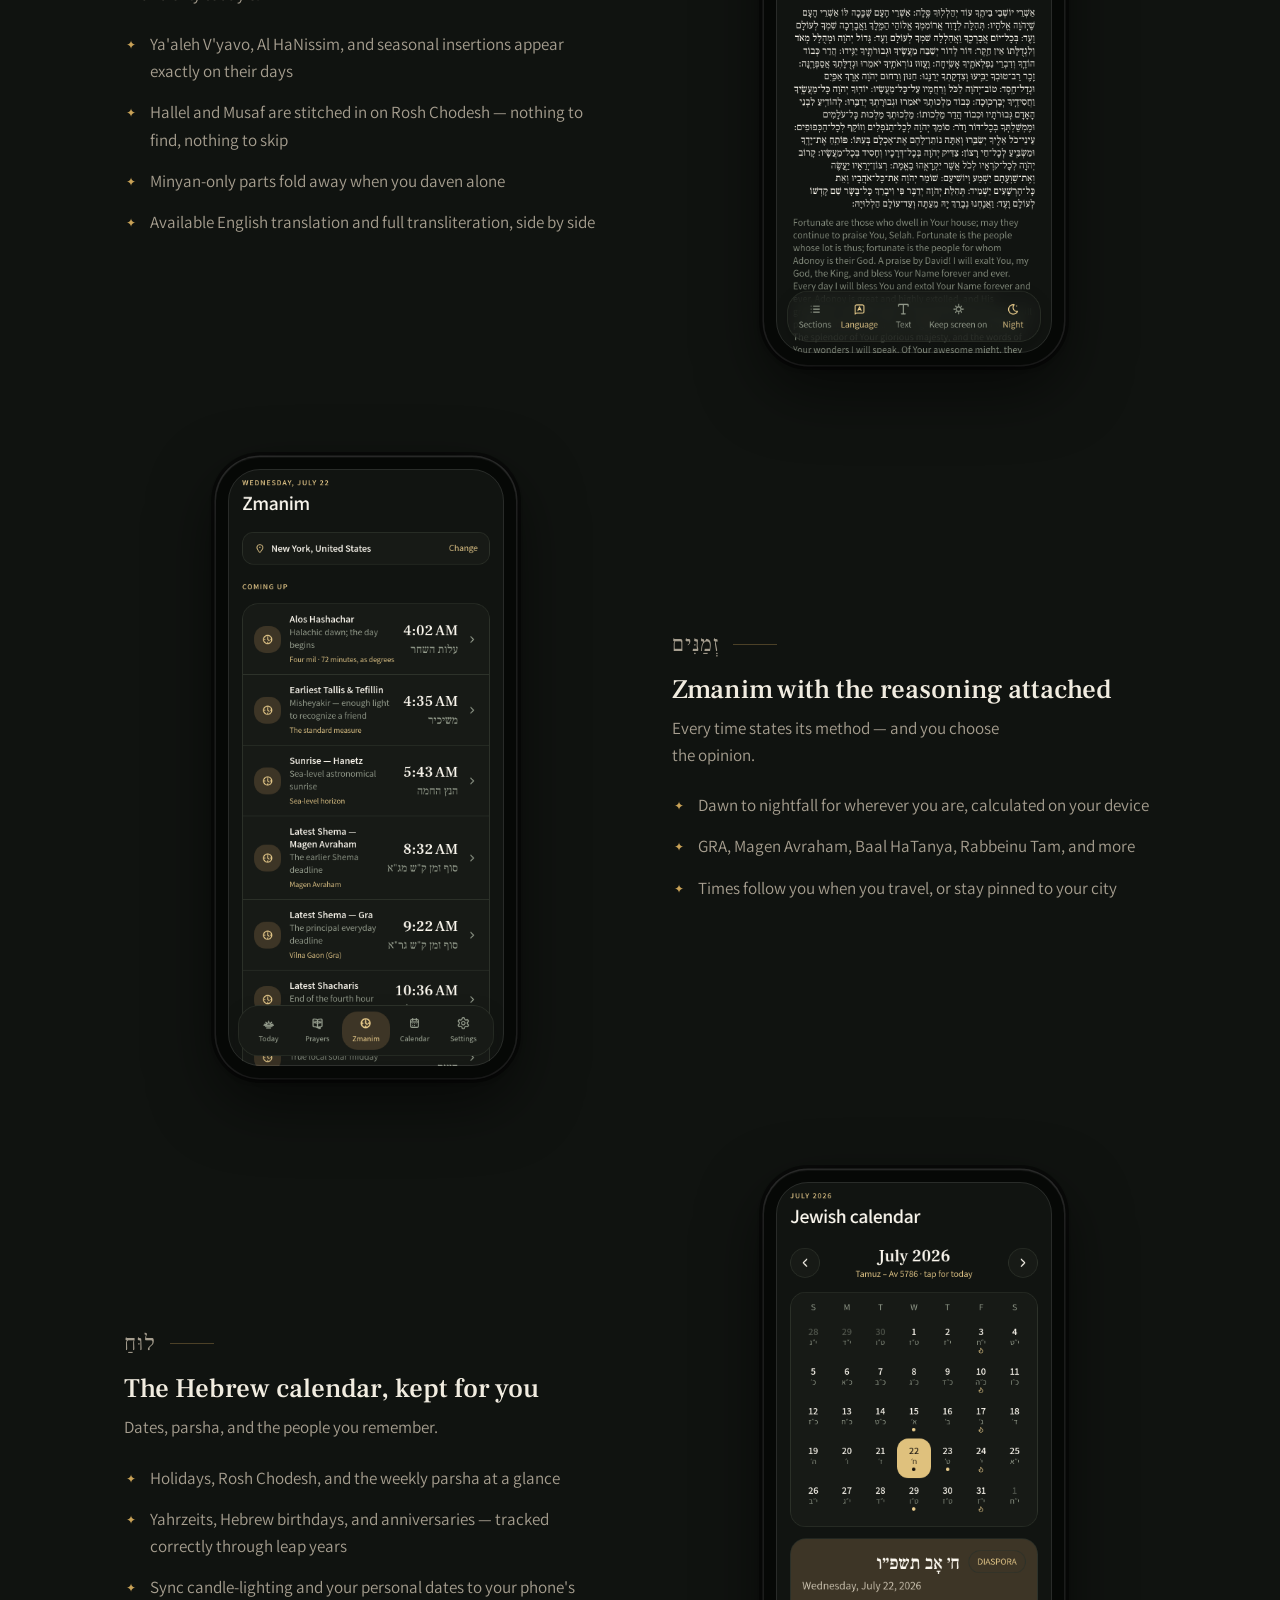
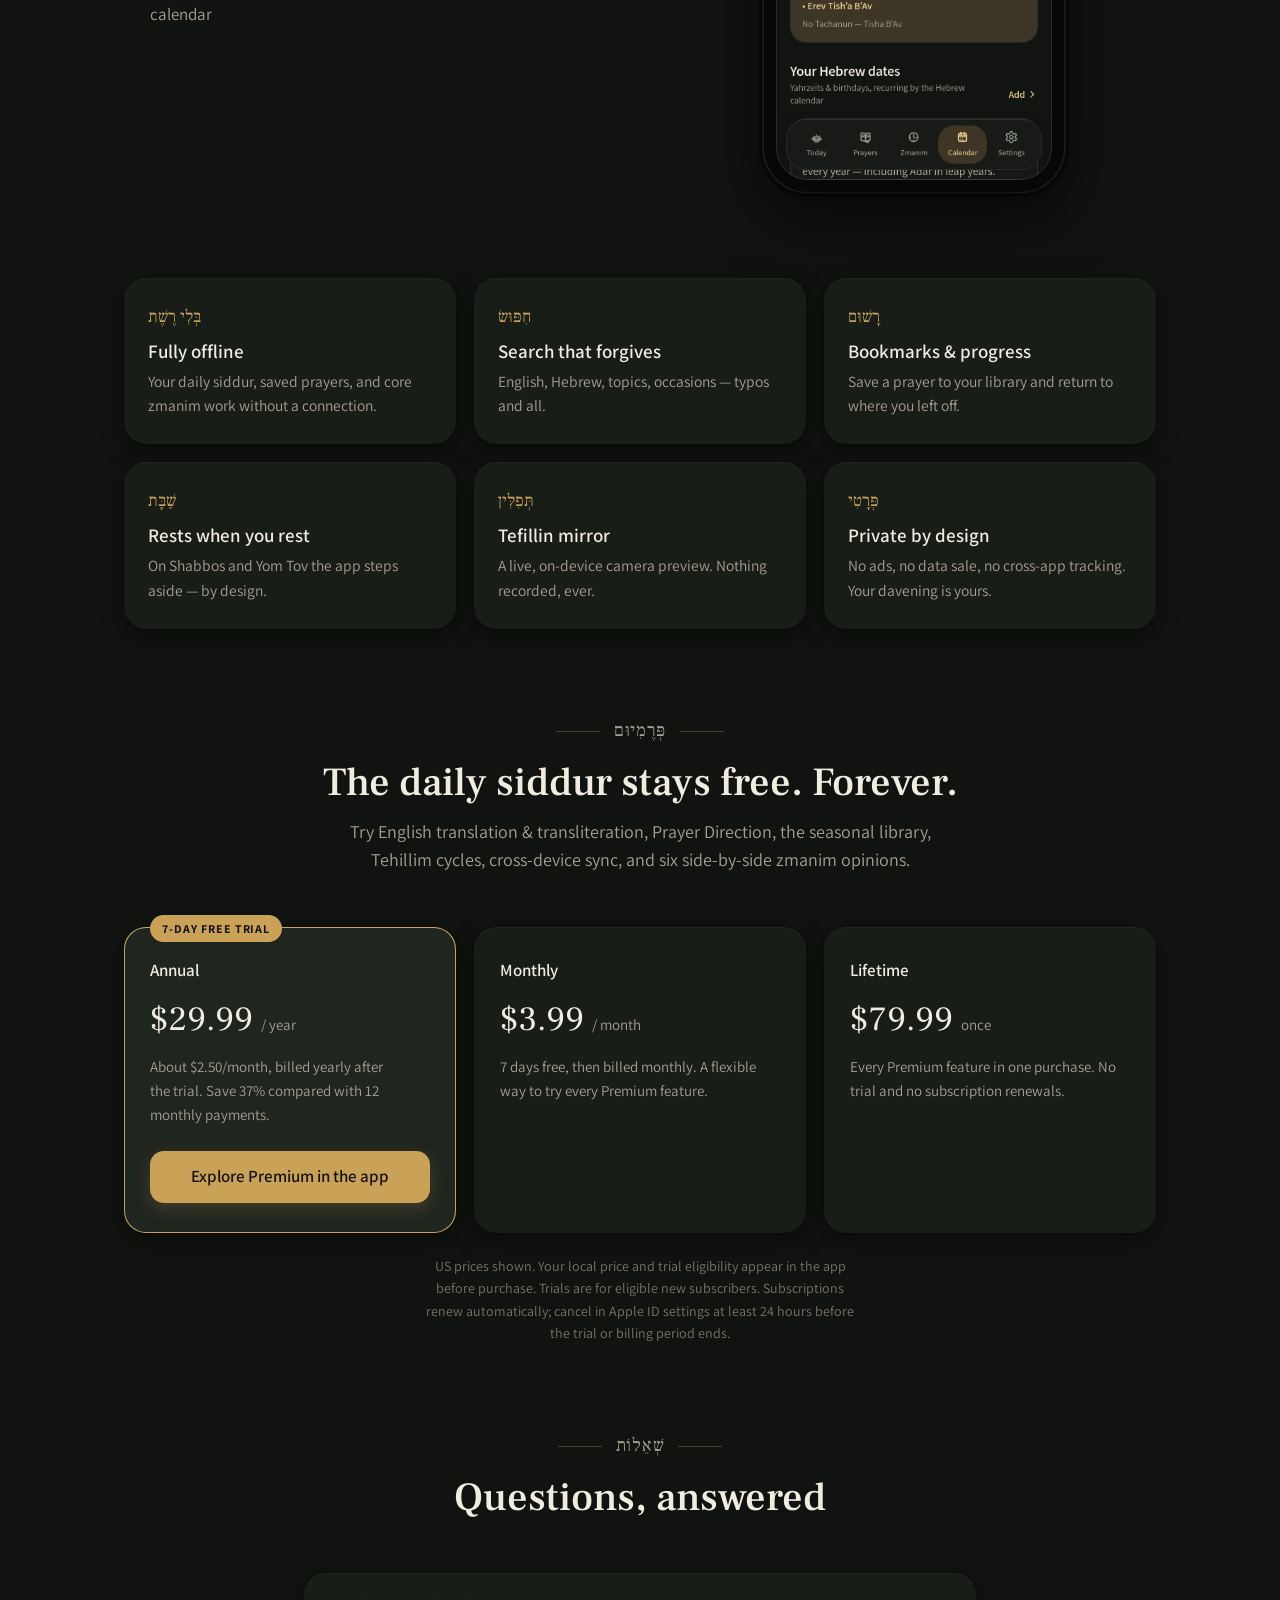
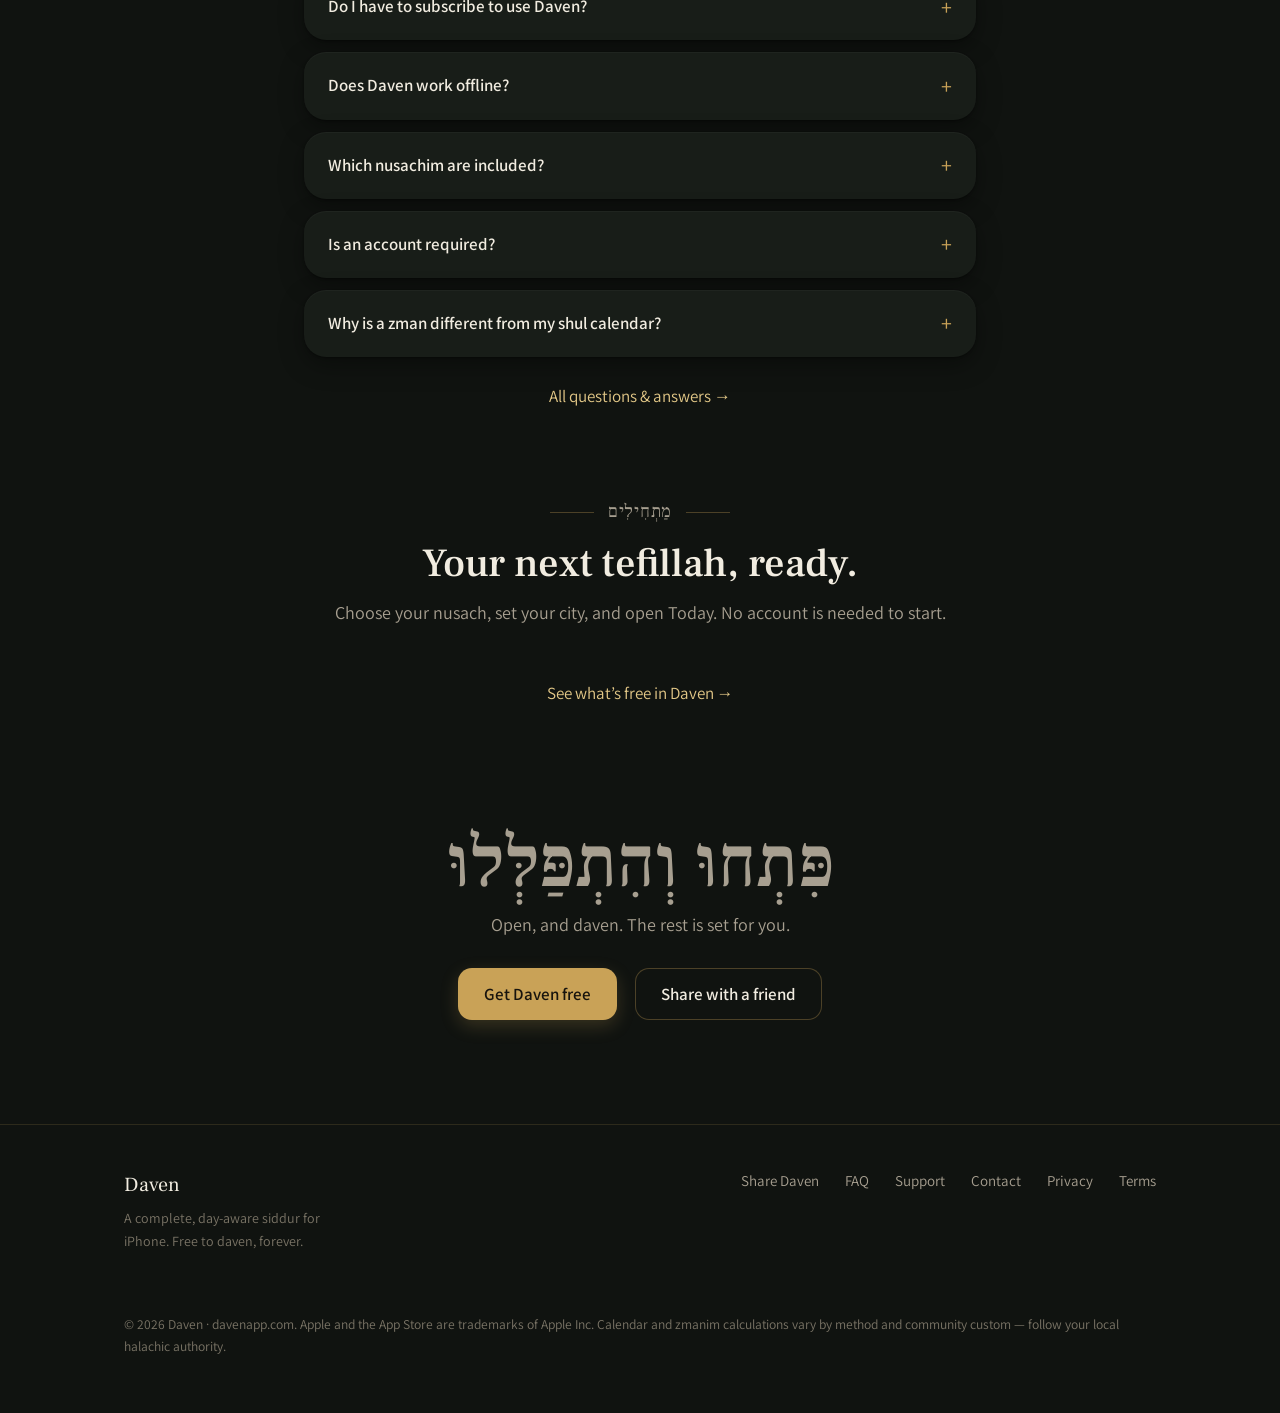
==== commit e2ebd624: "Correct removed notes feature claim and sitemap dates The current released app no longer has a note " ====
--- a/index.html
+++ b/index.html
@@ -129,9 +129,9 @@
       </div>
 
       <div class="grid" style="margin-top:40px">
-        <div class="card rise"><span class="card__hebrew">בְּלִי רֶשֶׁת</span><h3>Fully offline</h3><p>Every prayer, calculation, and note works with no connection at all.</p></div>
+        <div class="card rise"><span class="card__hebrew">בְּלִי רֶשֶׁת</span><h3>Fully offline</h3><p>Your daily siddur, saved prayers, and core zmanim work without a connection.</p></div>
         <div class="card rise"><span class="card__hebrew">חִפּוּשׂ</span><h3>Search that forgives</h3><p>English, Hebrew, topics, occasions — typos and all.</p></div>
-        <div class="card rise"><span class="card__hebrew">רָשׁוּם</span><h3>Notes &amp; bookmarks</h3><p>Private notes on any passage, progress that remembers where you were.</p></div>
+        <div class="card rise"><span class="card__hebrew">רָשׁוּם</span><h3>Bookmarks &amp; progress</h3><p>Save a prayer to your library and return to where you left off.</p></div>
         <div class="card rise"><span class="card__hebrew">שַׁבָּת</span><h3>Rests when you rest</h3><p>On Shabbos and Yom Tov the app steps aside — by design.</p></div>
         <div class="card rise"><span class="card__hebrew">תְּפִלִּין</span><h3>Tefillin mirror</h3><p>A live, on-device camera preview. Nothing recorded, ever.</p></div>
         <div class="card rise"><span class="card__hebrew">פְּרָטִי</span><h3>Private by design</h3><p>No ads, no data sale, no cross-app tracking. Your davening is yours.</p></div>
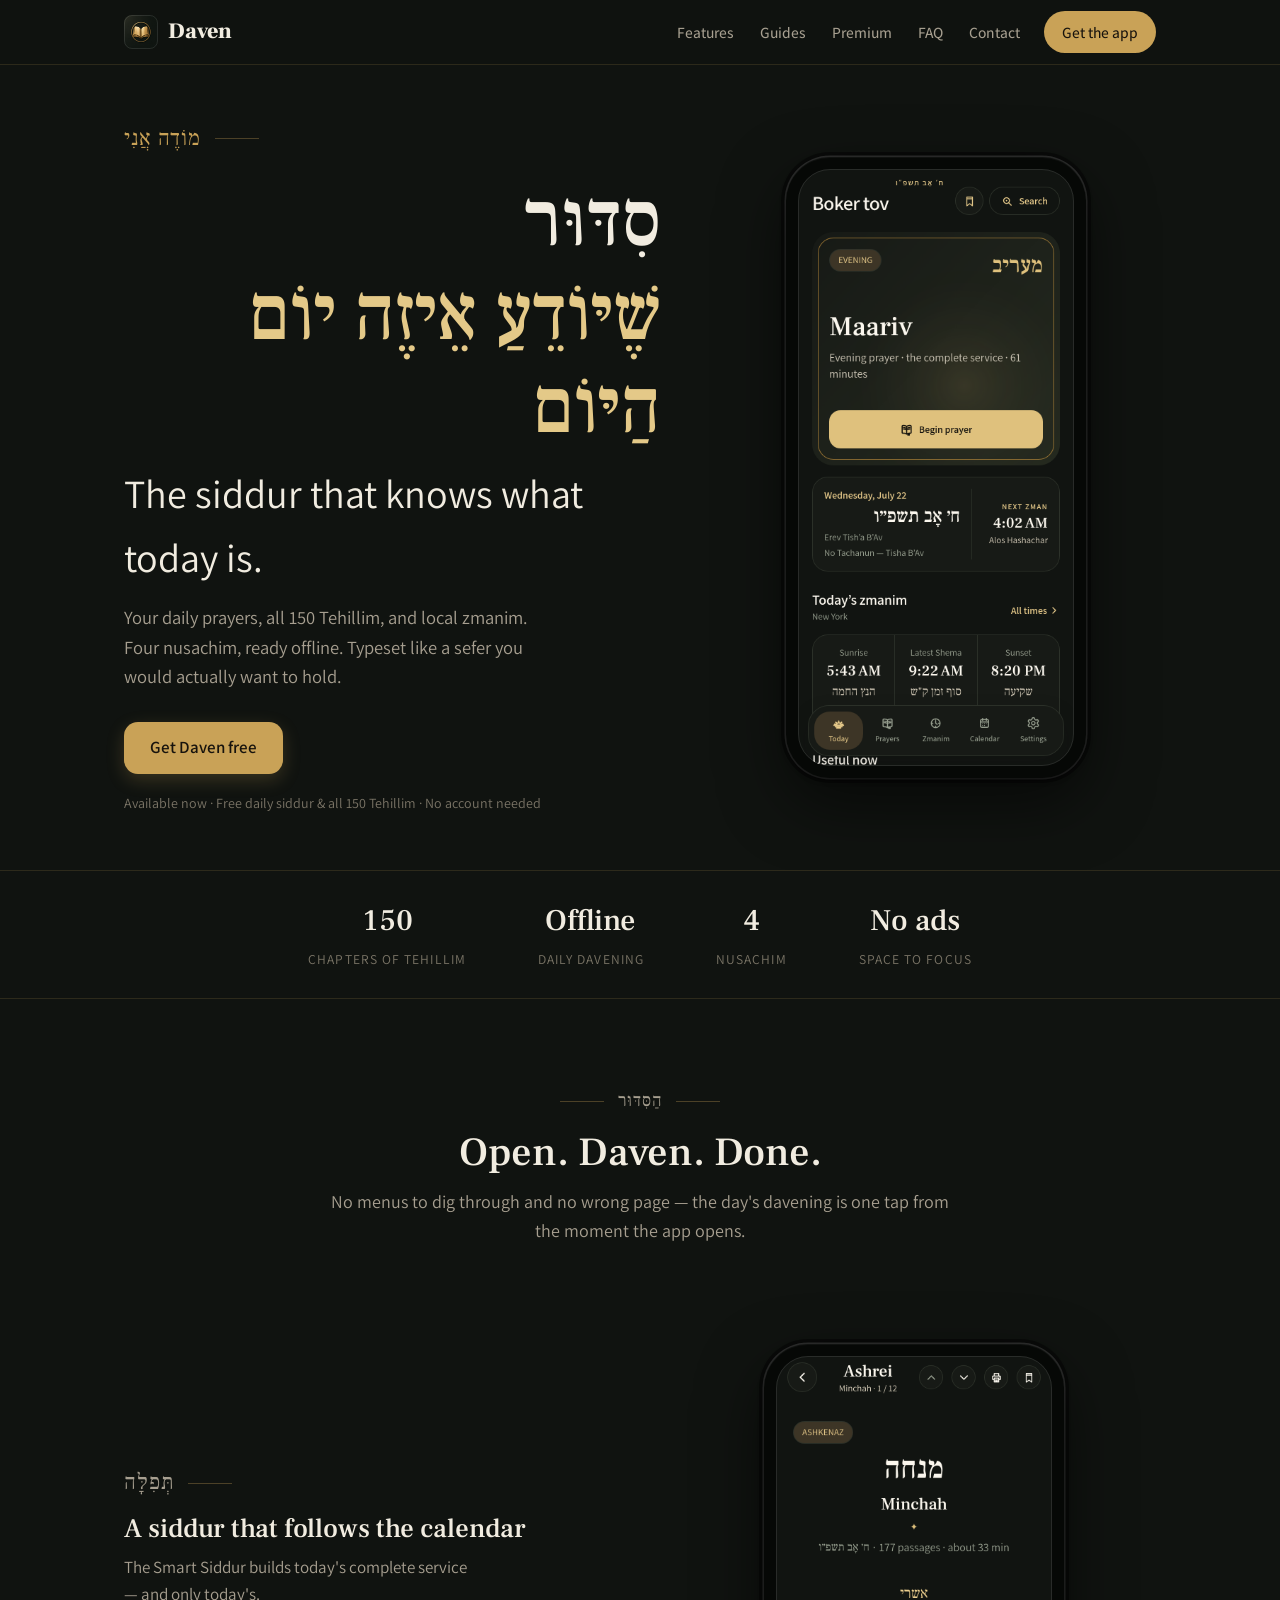
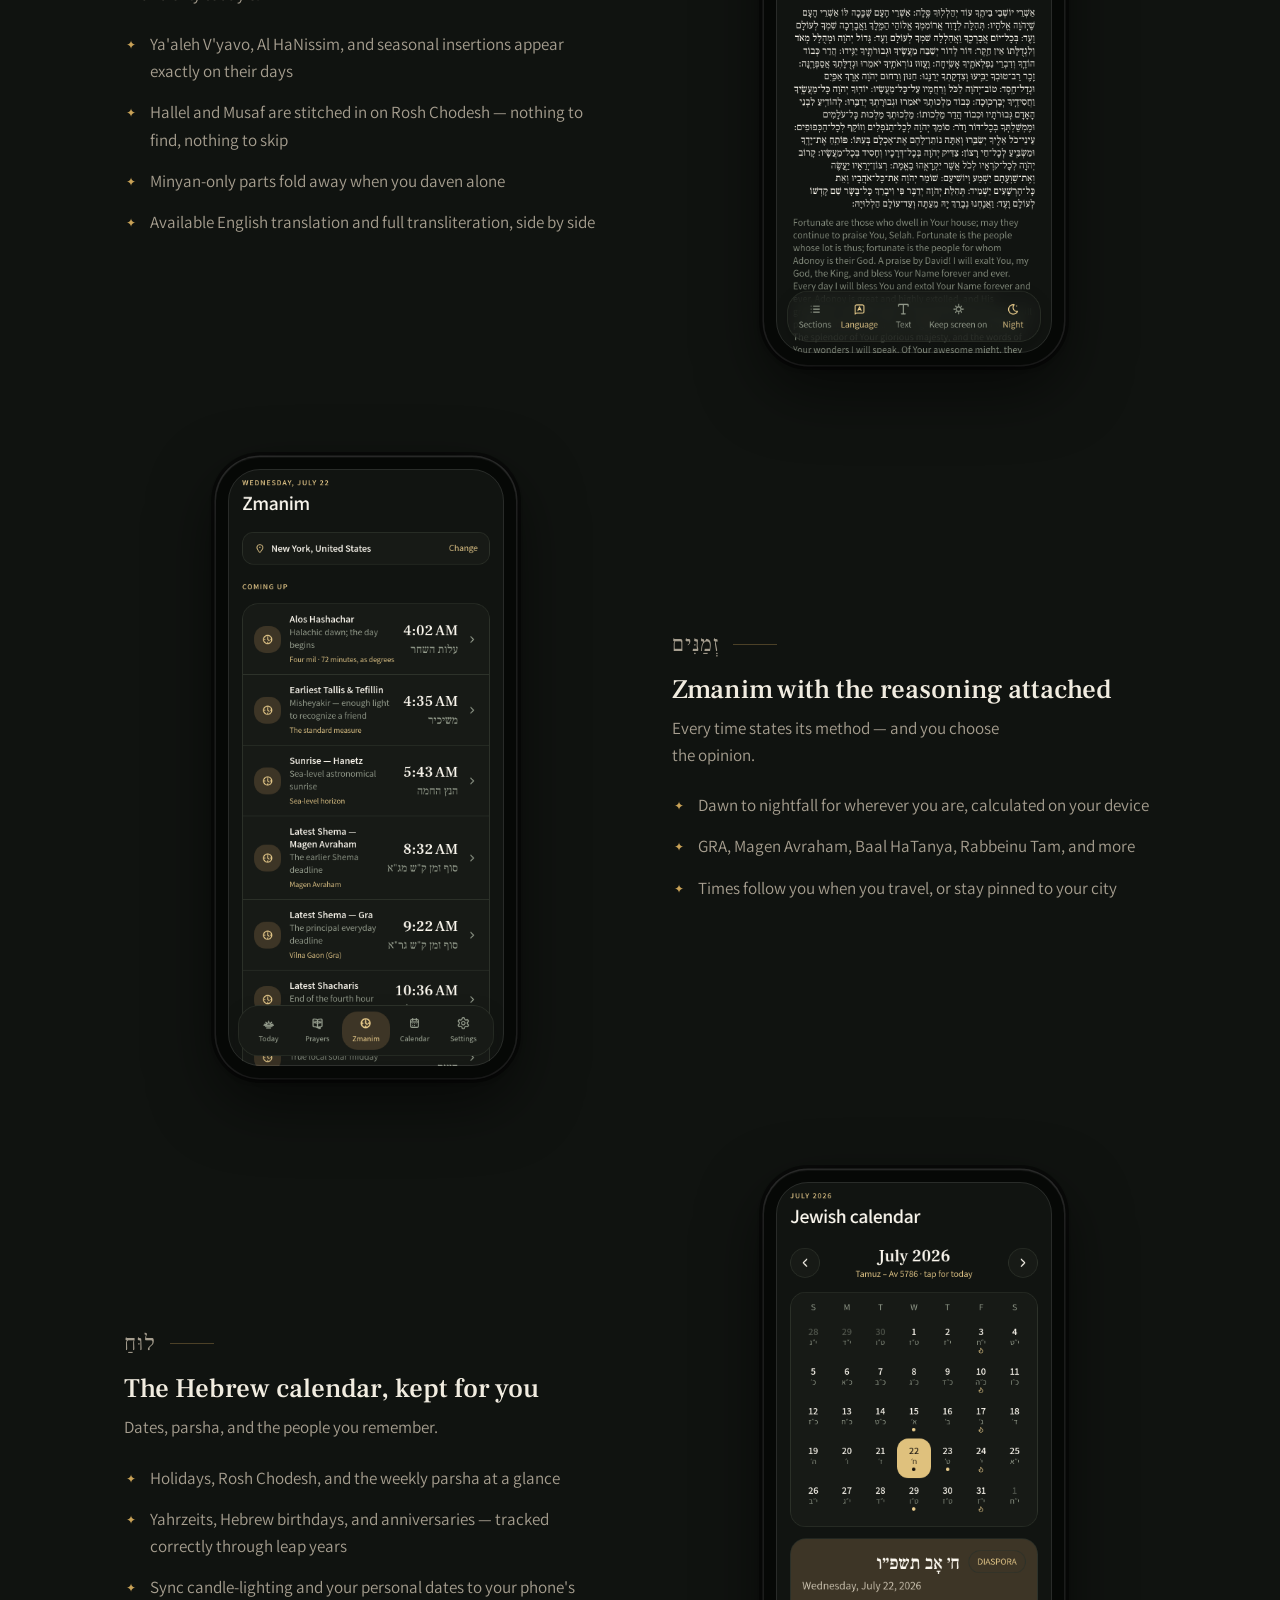
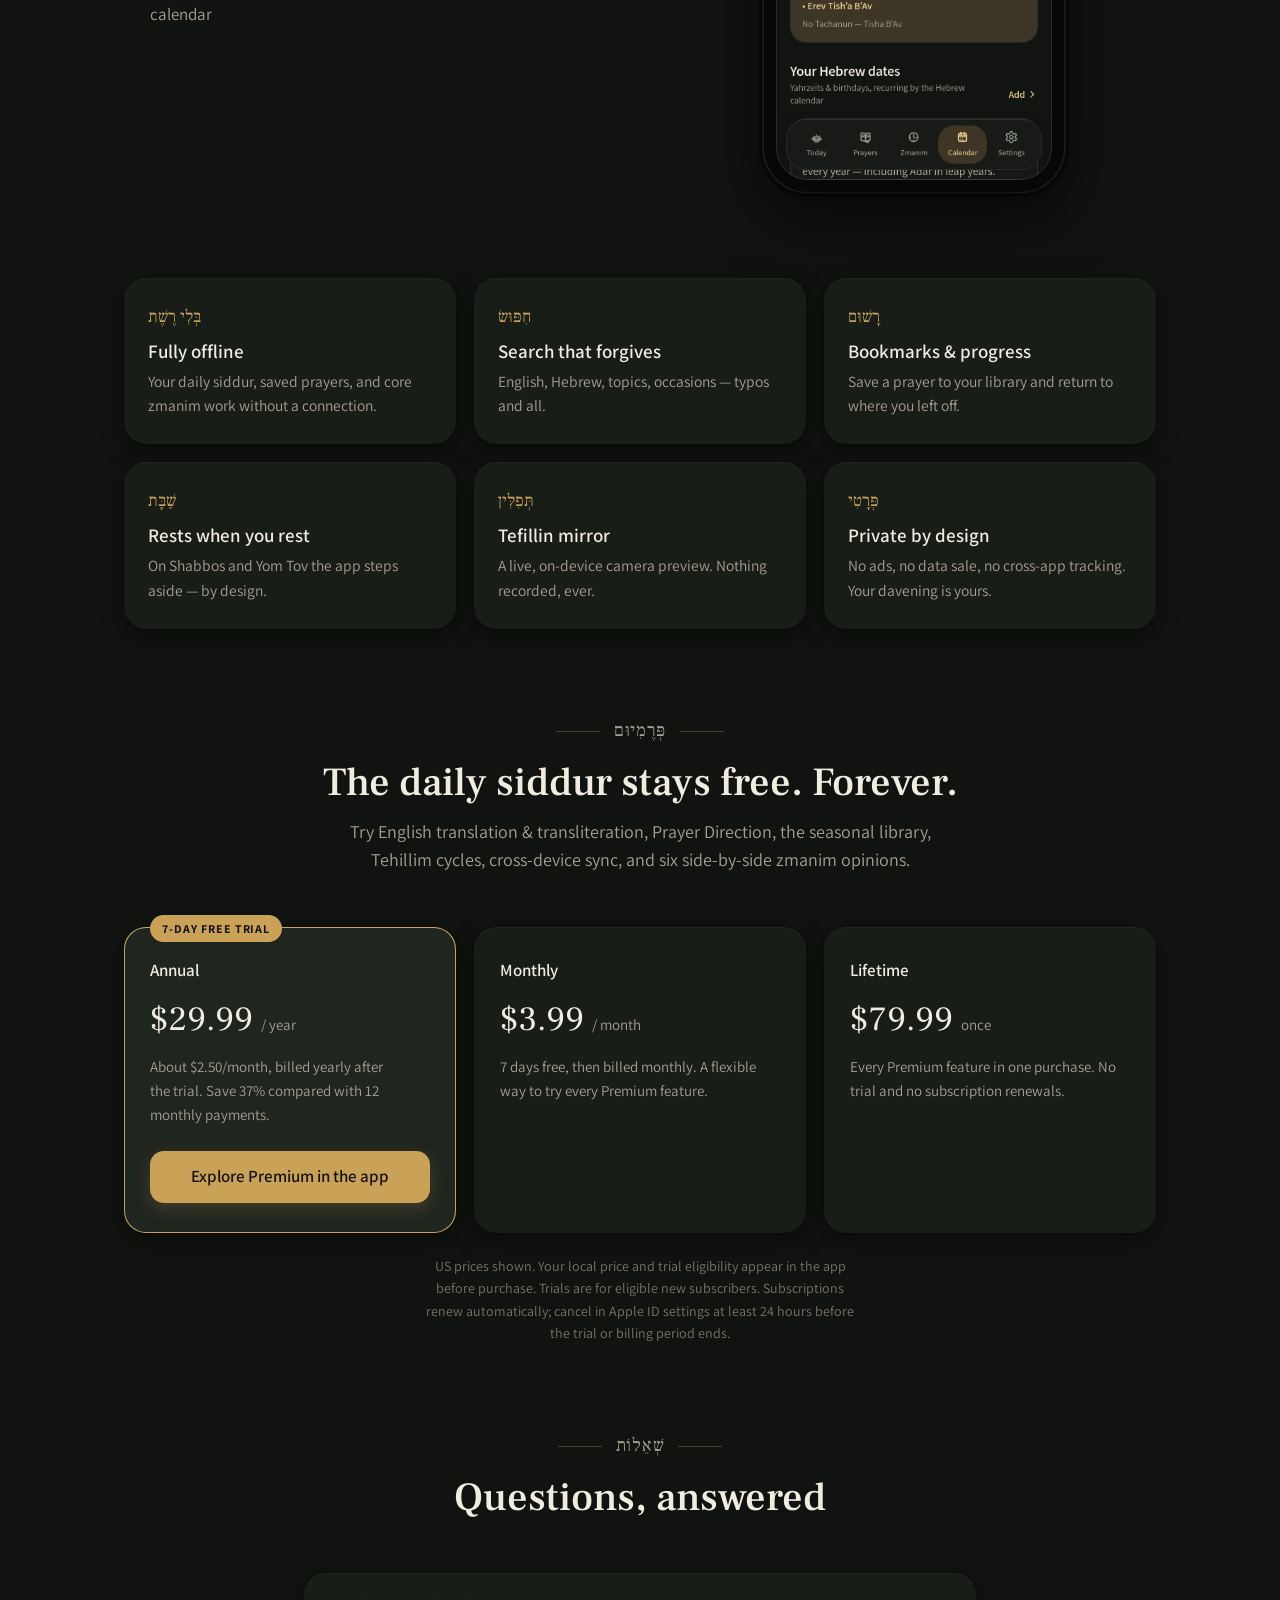
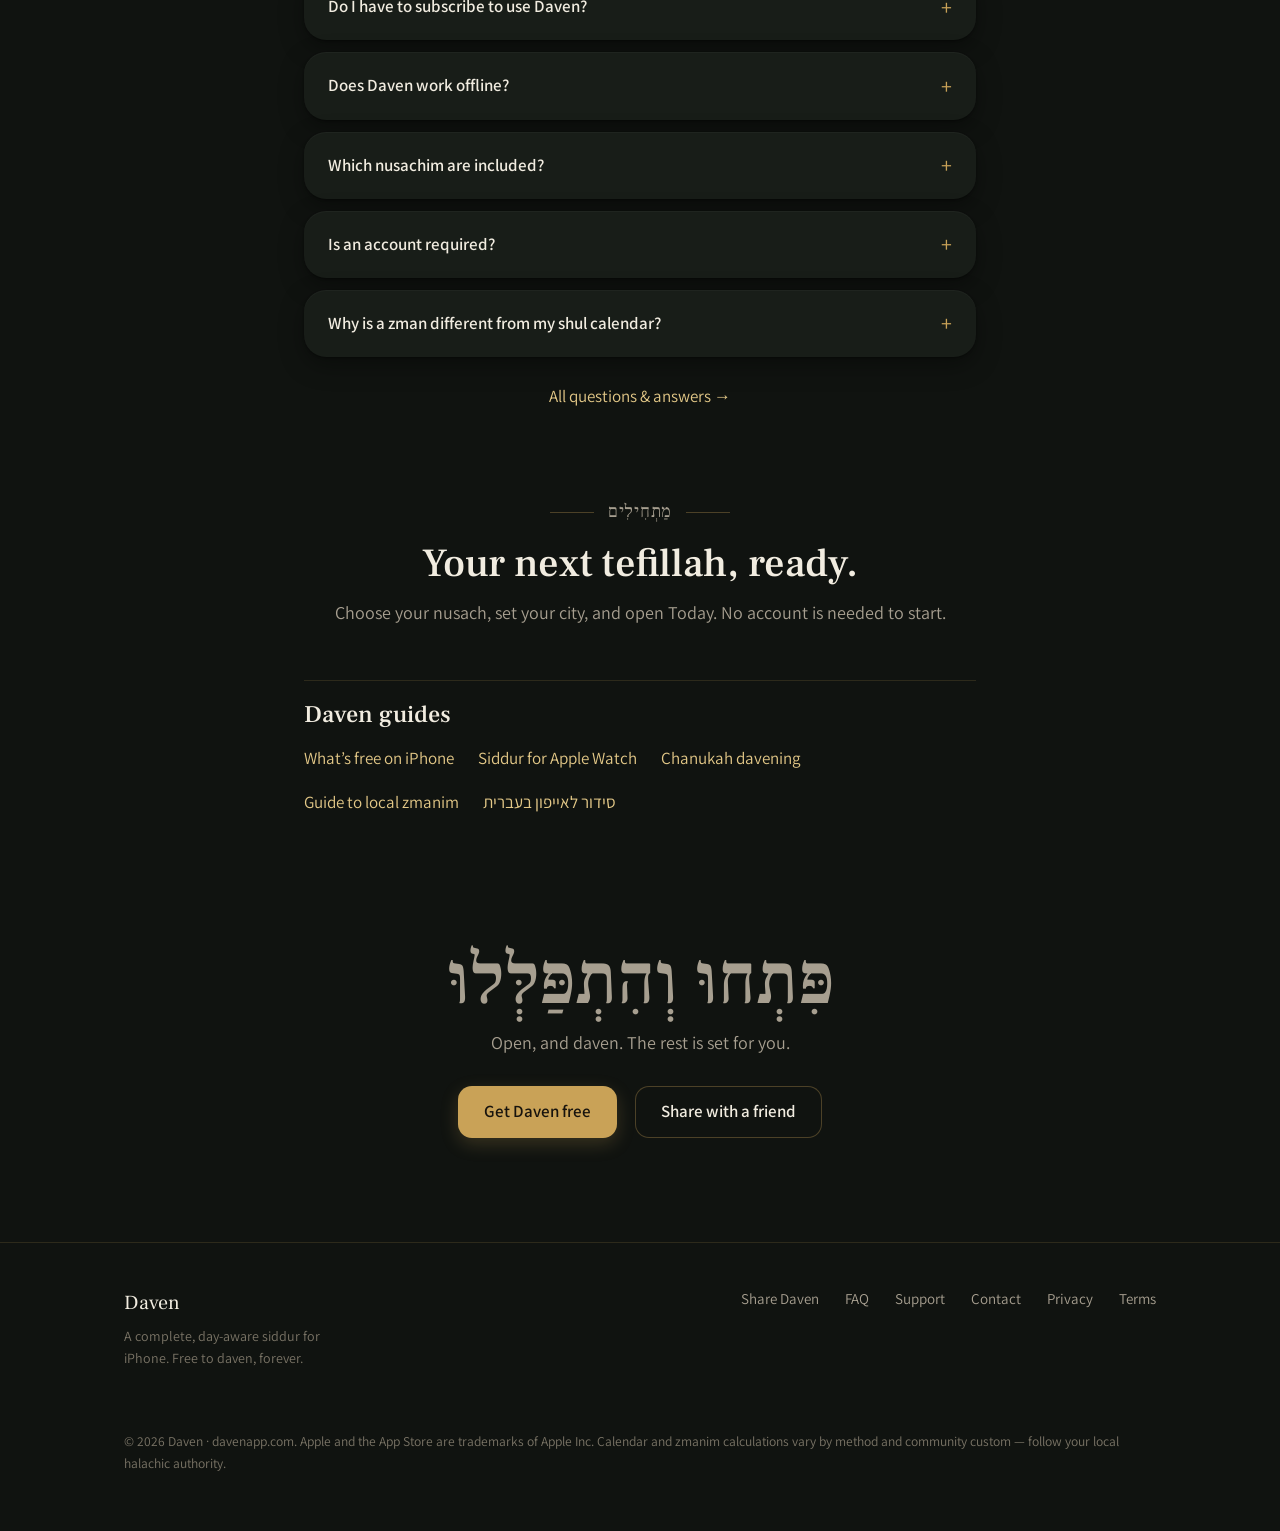
==== commit 311e14b4: "Publish Apple Watch, Chanukah, zmanim, and Hebrew siddur guides" ====
--- a/index.html
+++ b/index.html
@@ -3,6 +3,7 @@
 <head>
   <meta charset="utf-8" />
   <meta name="viewport" content="width=device-width, initial-scale=1" />
+  <meta name="google-site-verification" content="KOYwzaF7KQ76-udQFPuBM1Hu_UAQCyKjwRdZH_Lq3cs" />
   <title>Daven: Free Siddur, Tehillim & Zmanim for iPhone</title>
   <meta name="description" content="A free daily siddur and all 150 Tehillim for iPhone. Four nusachim, offline prayer, zmanim and the Hebrew calendar. Optional Premium has a 7-day trial." />
   <link rel="canonical" href="https://davenapp.com/" />
@@ -18,7 +19,7 @@
   <link rel="preconnect" href="https://fonts.googleapis.com" />
   <link rel="preconnect" href="https://fonts.gstatic.com" crossorigin />
   <link href="https://fonts.googleapis.com/css2?family=Assistant:wght@400;500;600;700&family=Frank+Ruhl+Libre:wght@400;500;700;900&display=swap" rel="stylesheet" />
-  <link rel="stylesheet" href="styles.css?v=9" />
+  <link rel="stylesheet" href="styles.css?v=10" />
   <script type="application/ld+json">{"@context": "https://schema.org", "@type": "MobileApplication", "name": "Daven: Siddur & Zmanim", "operatingSystem": "iOS", "applicationCategory": "ReferenceApplication", "url": "https://davenapp.com/", "downloadUrl": "https://apps.apple.com/app/id6791022012", "offers": {"@type": "Offer", "price": "0", "priceCurrency": "USD", "description": "Free download with optional in-app purchases"}, "image": "https://davenapp.com/assets/icon-512.png"}</script>
 </head>
 <body>
@@ -31,6 +32,7 @@
       </button>
     <nav class="nav__links" aria-label="Site">
       <a href="#features">Features</a>
+      <a href="#guides">Guides</a>
       <a href="#premium">Premium</a>
       <a href="faq.html">FAQ</a>
       <a href="contact.html">Contact</a>
@@ -39,6 +41,7 @@
   </div>
     <nav class="nav__sheet" id="nav-sheet" hidden aria-label="Menu">
       <a href="/#features">Features</a>
+      <a href="/#guides">Guides</a>
       <a href="/#premium">Premium</a>
       <a href="faq.html">FAQ</a>
       <a href="support.html">Support</a>
@@ -177,7 +180,7 @@
       </div>
       <div class="faq-list rise">
         <details class="faq-item"><summary>Do I have to subscribe to use Daven?</summary><div class="faq-body"><p>No. The daily siddur in all four nusachim and all 150 Tehillim are free. Downloading Daven does not start a subscription. Premium is optional, and Apple shows the price and terms before you confirm a purchase.</p></div></details>
-        <details class="faq-item"><summary>Does Daven work offline?</summary><div class="faq-body"><p>Yes. Prayer content, calendar logic, saved preferences, bookmarks, notes, and core zmanim all work without a network connection.</p></div></details>
+        <details class="faq-item"><summary>Does Daven work offline?</summary><div class="faq-body"><p>Yes. Bundled prayer content, calendar logic, saved preferences, bookmarks, reading progress, and core zmanim work without a network connection.</p></div></details>
         <details class="faq-item"><summary>Which nusachim are included?</summary><div class="faq-body"><p>Ashkenaz, Sefard, Edot Mizrach, and Chabad — and the whole library truly changes with your setting, not just the Amidah.</p></div></details>
         <details class="faq-item"><summary>Is an account required?</summary><div class="faq-body"><p>No. An account exists only for optional cross-device sync of your preferences and personal content.</p></div></details>
         <details class="faq-item"><summary>Why is a zman different from my shul calendar?</summary><div class="faq-body"><p>Methods and location assumptions can differ. Check the selected city and the Israel/Diaspora setting — then follow your community calendar and local halachic authority.</p></div></details>
@@ -193,7 +196,16 @@
         <h2>Your next tefillah, ready.</h2>
         <p>Choose your nusach, set your city, and open Today. No account is needed to start.</p>
       </div>
-      <p style="text-align:center"><a href="siddur-for-iphone.html">See what’s free in Daven →</a></p>
+      <nav id="guides" class="reading-related" aria-labelledby="guide-title">
+        <h3 id="guide-title">Daven guides</h3>
+        <ul class="guide-links">
+          <li><a href="siddur-for-iphone.html">What’s free on iPhone</a></li>
+          <li><a href="siddur-for-apple-watch.html">Siddur for Apple Watch</a></li>
+          <li><a href="chanukah-davening.html">Chanukah davening</a></li>
+          <li><a href="zmanim-guide.html">Guide to local zmanim</a></li>
+          <li><a href="siddur-he.html" lang="he" dir="rtl">סידור לאייפון בעברית</a></li>
+        </ul>
+      </nav>
     </div>
   </section>
 
--- a/styles.css
+++ b/styles.css
@@ -353,3 +353,51 @@
 /* A hidden success state or form must stay hidden despite display rules. */
 [hidden] { display: none !important; }
 @media (max-width: 540px) { .hero { padding-top: 36px; } }
+
+/* Search and setup guides use the same palette and type as the home page. */
+.skip-link {
+  position: absolute;
+  z-index: 60;
+  top: 12px;
+  inset-inline-start: 24px;
+  padding: 8px 14px;
+  color: var(--ink);
+  background: var(--zahav-bright);
+  transform: translateY(calc(-100% - 24px));
+}
+
+.skip-link:focus { transform: none; }
+
+.reading-nav { border-bottom: 1px solid var(--hairline); }
+.reading-nav__inner, .reading-nav nav { display: flex; align-items: center; }
+.reading-nav__inner { min-height: 64px; justify-content: space-between; gap: 18px; }
+.reading-nav nav { gap: 18px; }
+.reading-nav nav a { display: inline-flex; align-items: center; min-height: 44px; }
+.reading-nav .nav__brand { position: static; transform: none; }
+
+.reading-page { padding-top: clamp(40px, 8vw, 84px); }
+.reading-head { padding-bottom: 24px; border-bottom: 1px solid var(--hairline-strong); }
+.reading-head h1 { font-size: clamp(36px, 6.5vw, 58px); }
+.reading-head p { margin-top: 16px; max-width: 52ch; font-size: 20px; color: var(--afor); }
+.reading-page .guide-copy { margin-top: 28px; }
+.reading-page .guide-copy a:not(.btn) { text-decoration: underline; text-underline-offset: 3px; }
+.reading-page .guide-copy ul { padding-left: 24px; }
+.reading-page .cta-row { margin-top: 28px; }
+
+.guide-watch-shots { display: grid; grid-template-columns: repeat(2, minmax(0, 1fr)); gap: clamp(12px, 4vw, 24px); max-width: 460px; }
+.guide-watch-shots img { border-radius: var(--radius-lg); background: var(--tzel); }
+.guide-callout { padding: 20px; background: var(--tzel); border: 1px solid var(--hairline-strong); border-radius: var(--radius-md); }
+.guide-callout h2 { margin: 0 0 10px; }
+.guide-callout p { margin: 0; }
+.zmanim-list > div { padding: 12px 0; border-bottom: 1px solid var(--hairline); }
+.zmanim-list dt { font-weight: 700; }
+.zmanim-list dd { color: var(--afor); }
+
+.reading-related { margin-top: 32px; padding-top: 20px; border-top: 1px solid var(--hairline); scroll-margin-top: 78px; }
+.reading-related h2, .reading-related h3 { font-size: 24px; }
+.guide-links { display: flex; flex-wrap: wrap; gap: 0 24px; list-style: none; margin-top: 8px; }
+.guide-links a { display: inline-flex; align-items: center; min-height: 44px; }
+
+@media (prefers-reduced-motion: reduce) {
+  .reading-page .btn:active { transform: none; }
+}
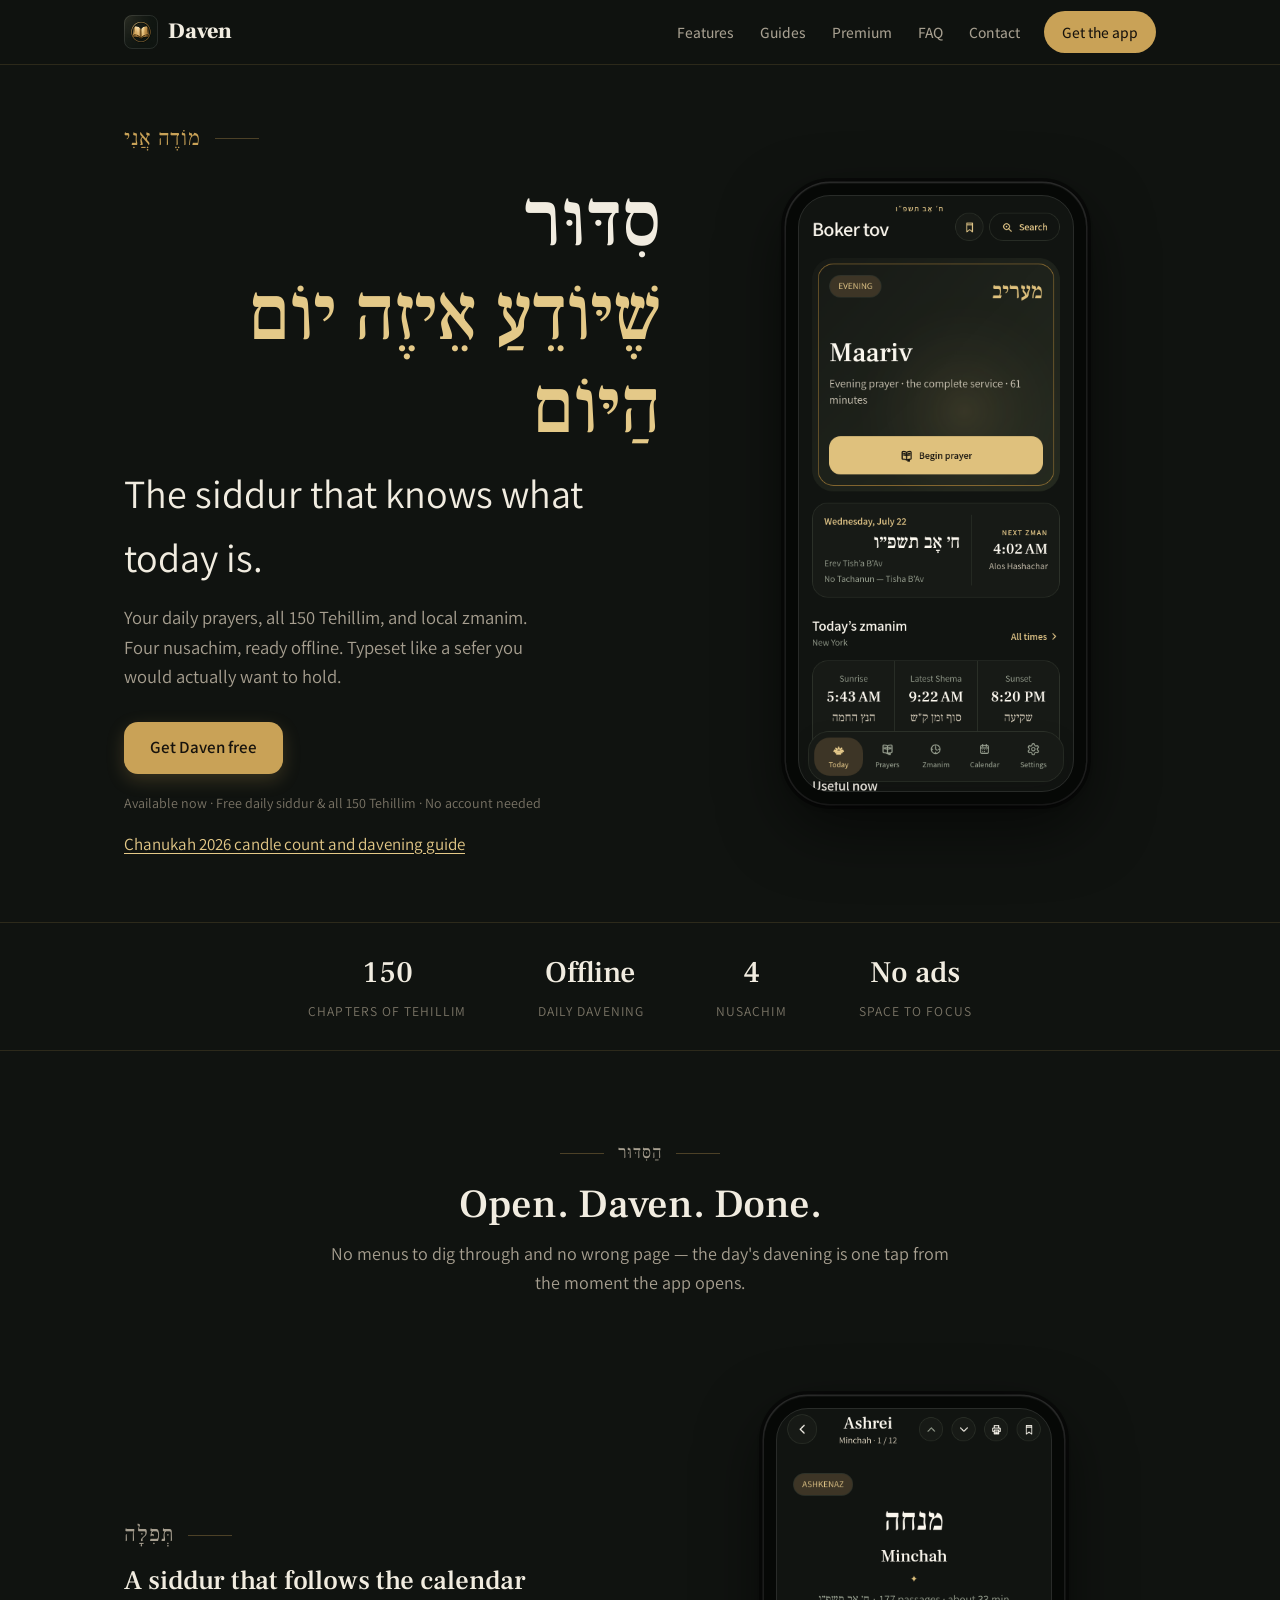
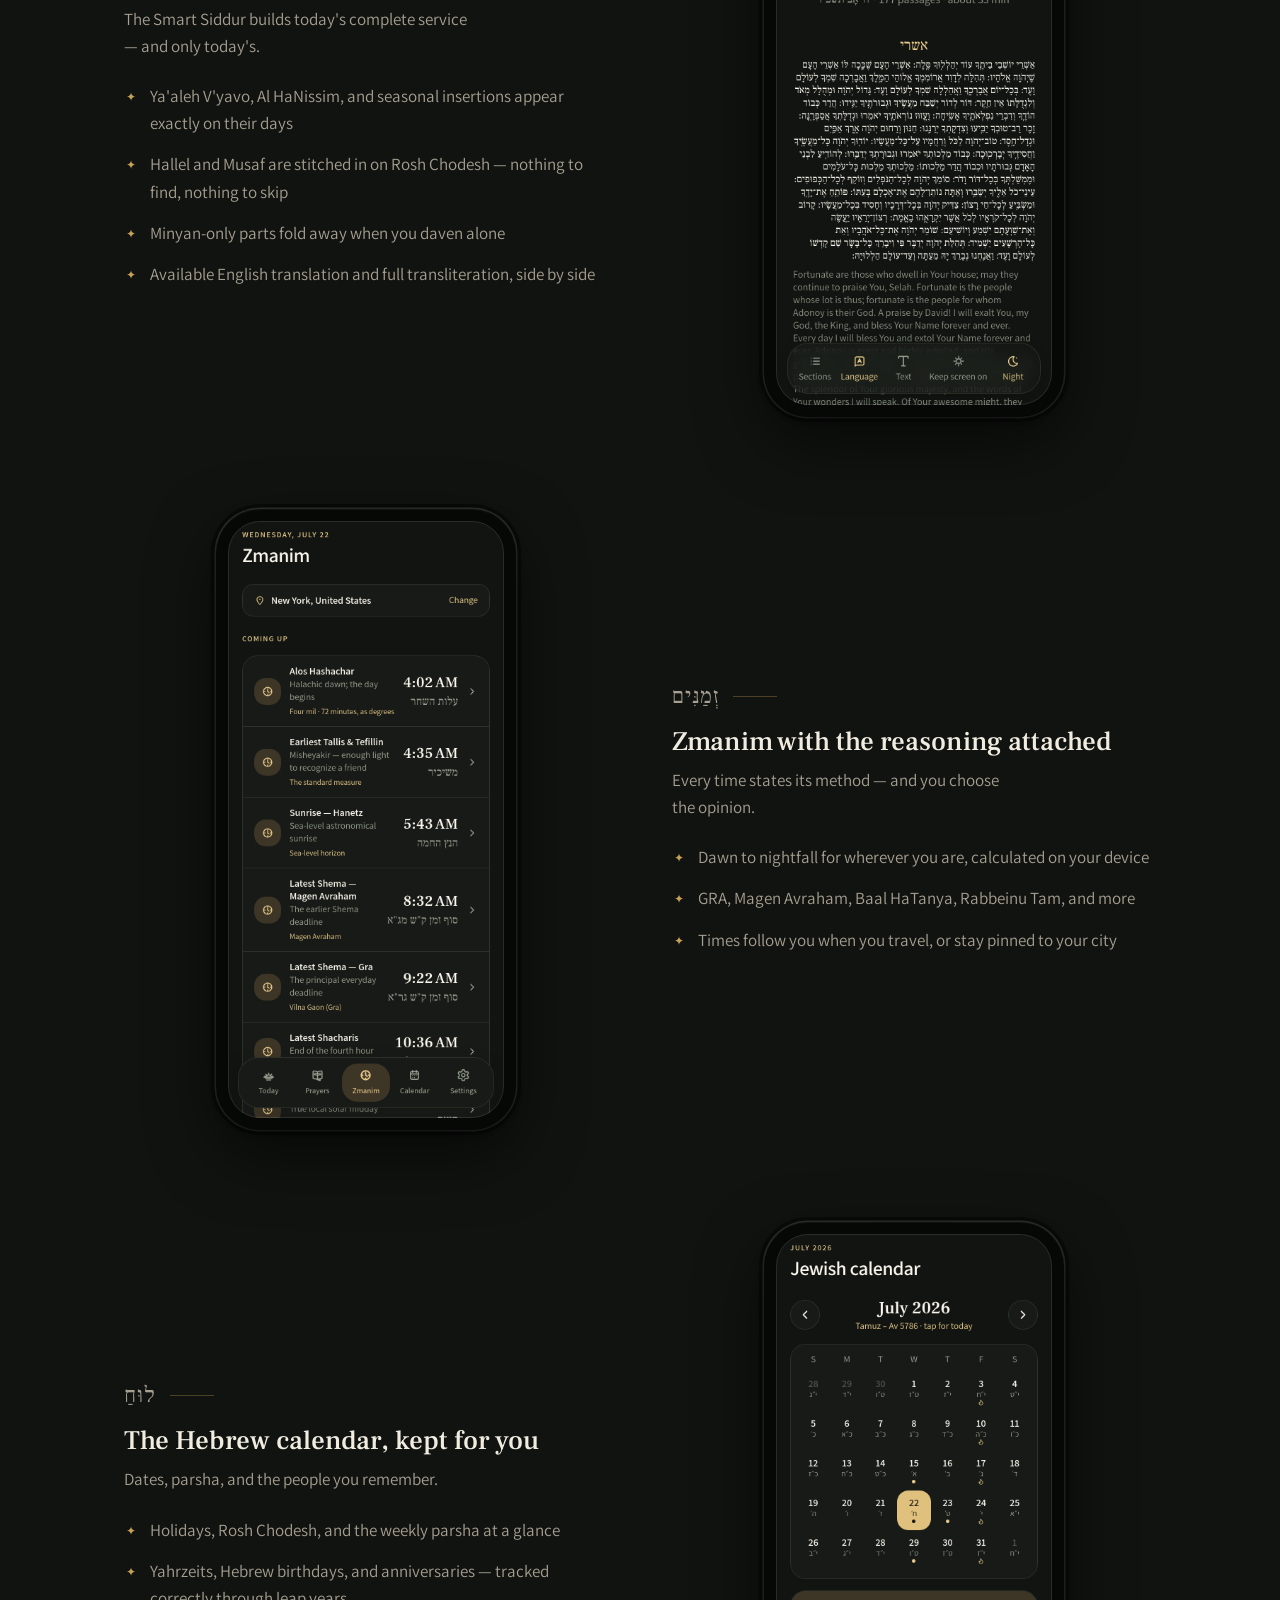
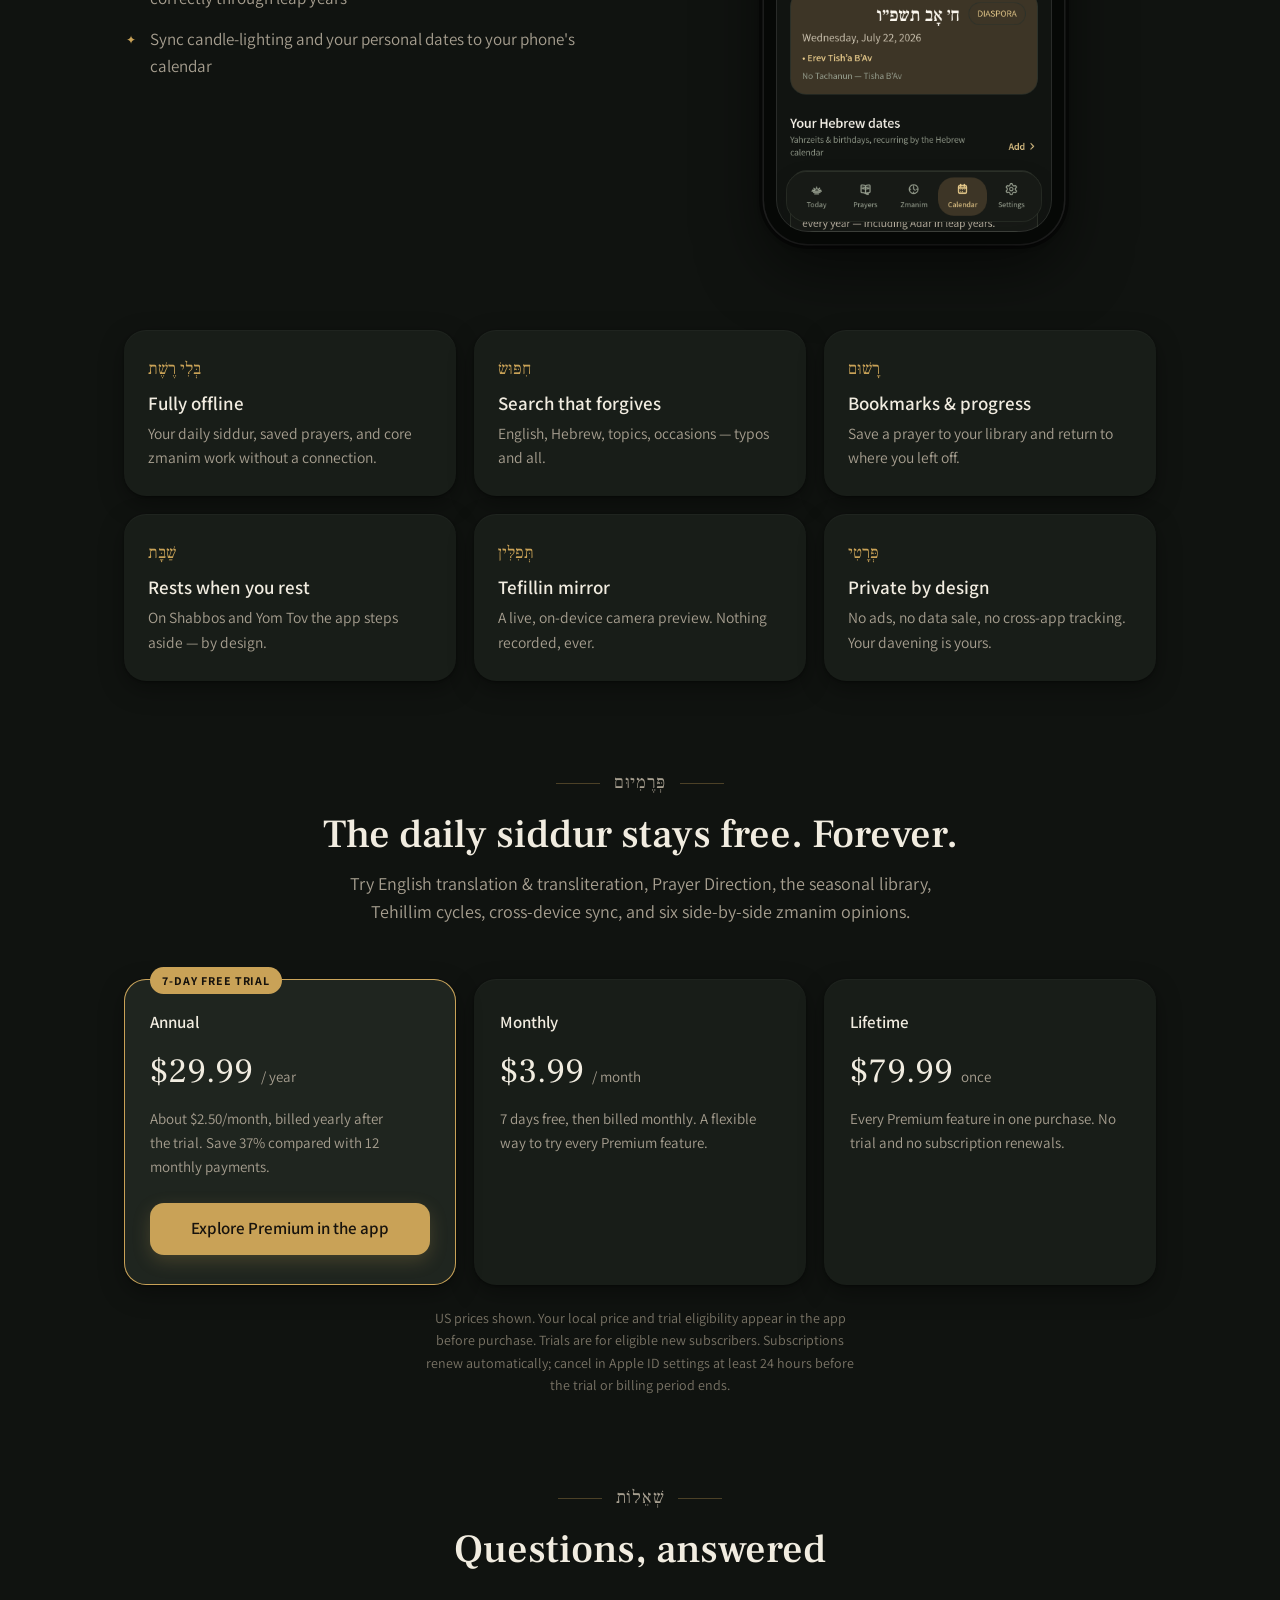
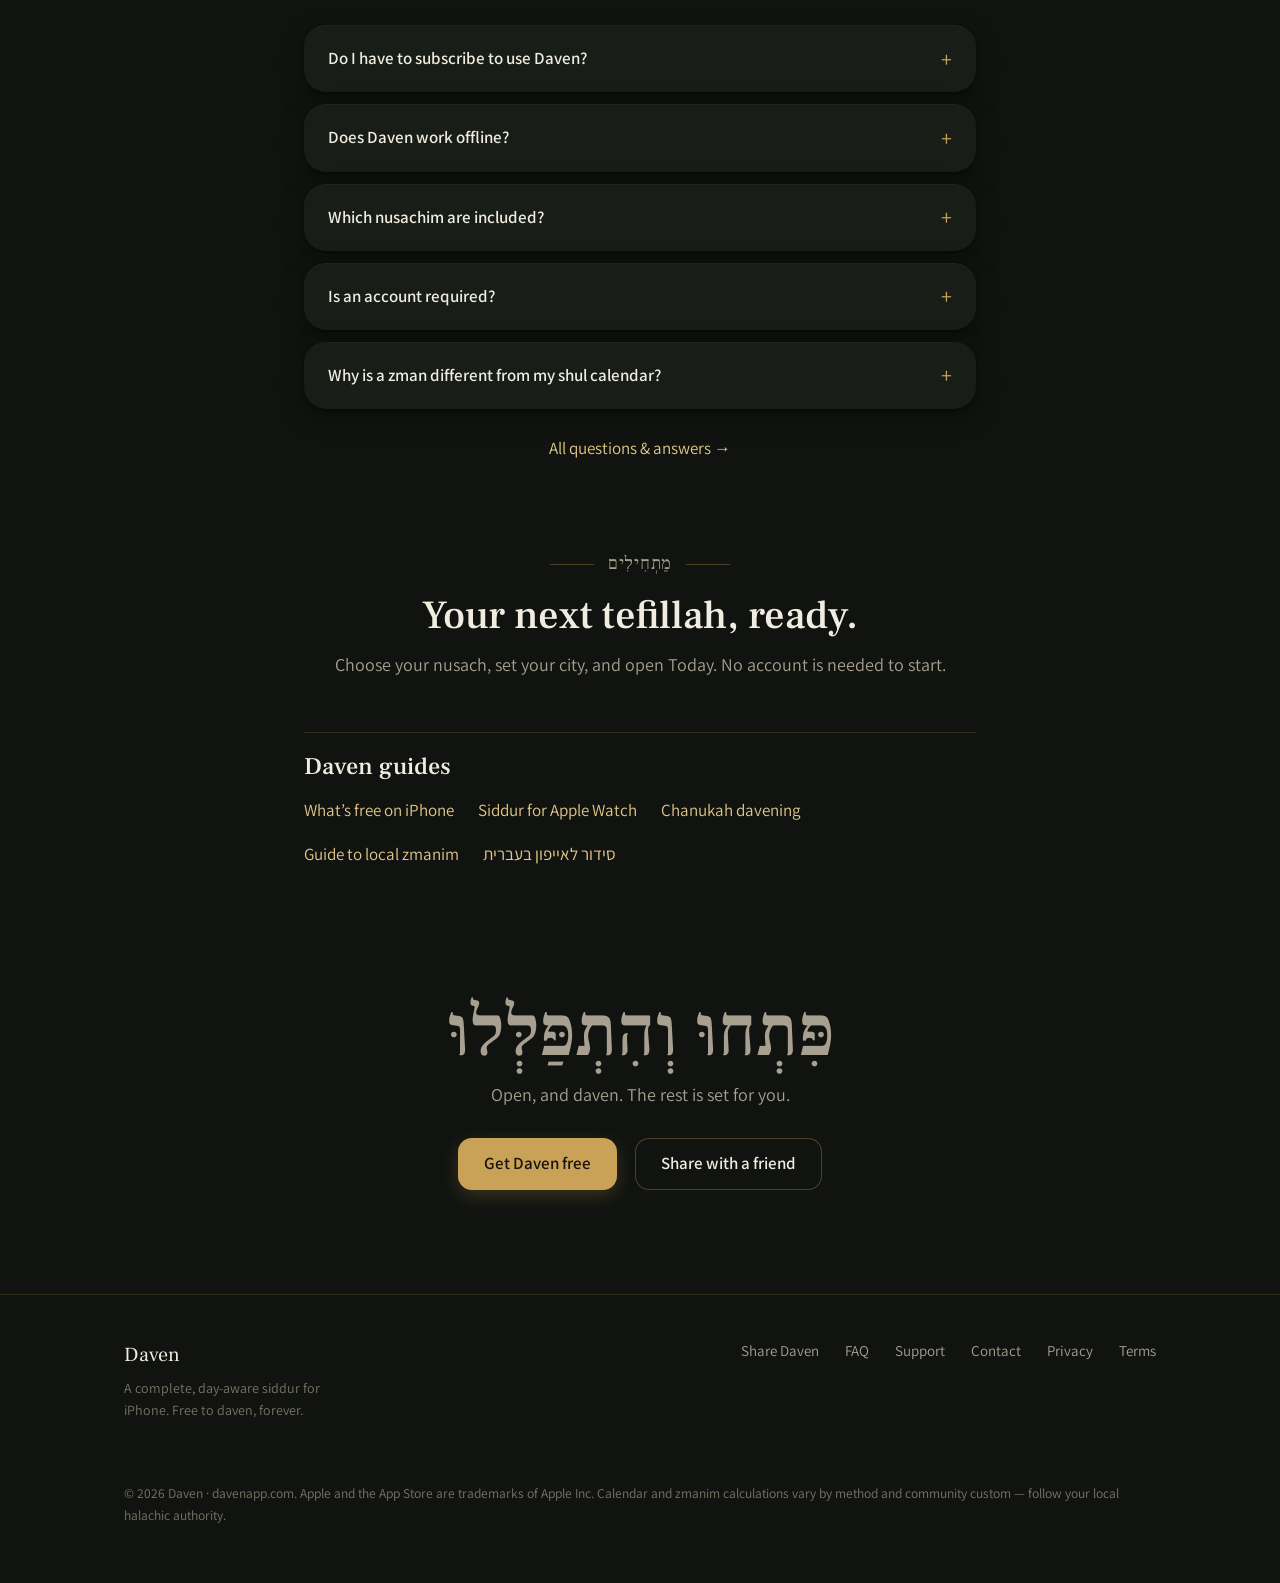
==== commit 8b00ac23: "Publish the eight-night Chanukah calendar and feature it on Daven" ====
--- a/index.html
+++ b/index.html
@@ -19,7 +19,7 @@
   <link rel="preconnect" href="https://fonts.googleapis.com" />
   <link rel="preconnect" href="https://fonts.gstatic.com" crossorigin />
   <link href="https://fonts.googleapis.com/css2?family=Assistant:wght@400;500;600;700&family=Frank+Ruhl+Libre:wght@400;500;700;900&display=swap" rel="stylesheet" />
-  <link rel="stylesheet" href="styles.css?v=10" />
+  <link rel="stylesheet" href="styles.css?v=11" />
   <script type="application/ld+json">{"@context": "https://schema.org", "@type": "MobileApplication", "name": "Daven: Siddur & Zmanim", "operatingSystem": "iOS", "applicationCategory": "ReferenceApplication", "url": "https://davenapp.com/", "downloadUrl": "https://apps.apple.com/app/id6791022012", "offers": {"@type": "Offer", "price": "0", "priceCurrency": "USD", "description": "Free download with optional in-app purchases"}, "image": "https://davenapp.com/assets/icon-512.png"}</script>
 </head>
 <body>
@@ -66,6 +66,7 @@
           <a class="btn btn--gold" href="https://apps.apple.com/app/id6791022012">Get Daven free</a>
           <span class="cta-note">Available now · Free daily siddur &amp; all 150 Tehillim · No account needed</span>
         </div>
+        <p class="seasonal-guide" data-hide-after="2026-12-13T12:00:00Z"><a href="chanukah-davening.html">Chanukah 2026 candle count and davening guide</a></p>
       </div>
       <figure class="phone rise"><img src="assets/shot-today.png" alt="Daven's Today screen: the evening service ready to begin, today's Hebrew date, and the next zman." fetchpriority="high" width="780" height="1688" /></figure>
     </div>
@@ -236,6 +237,6 @@
   </div>
 </footer>
 
-<script src="site.js?v=8" defer></script>
+<script src="site.js?v=10" defer></script>
 </body>
 </html>
--- a/styles.css
+++ b/styles.css
@@ -401,3 +401,26 @@
 @media (prefers-reduced-motion: reduce) {
   .reading-page .btn:active { transform: none; }
 }
+
+.seasonal-guide { margin-top: 8px; }
+.seasonal-guide a {
+  display: inline-flex;
+  align-items: center;
+  min-height: 44px;
+  color: var(--zahav-bright);
+  text-decoration: underline;
+  text-underline-offset: 3px;
+}
+.calendar-table {
+  width: 100%;
+  margin: 12px 0 16px;
+  border-collapse: collapse;
+  font-variant-numeric: tabular-nums;
+}
+.calendar-table th, .calendar-table td {
+  padding: 7px 10px;
+  text-align: start;
+  border-bottom: 1px solid var(--hairline);
+}
+.calendar-table th:last-child, .calendar-table td:last-child { text-align: end; }
+.calendar-table thead { border-bottom: 1px solid var(--hairline-strong); }
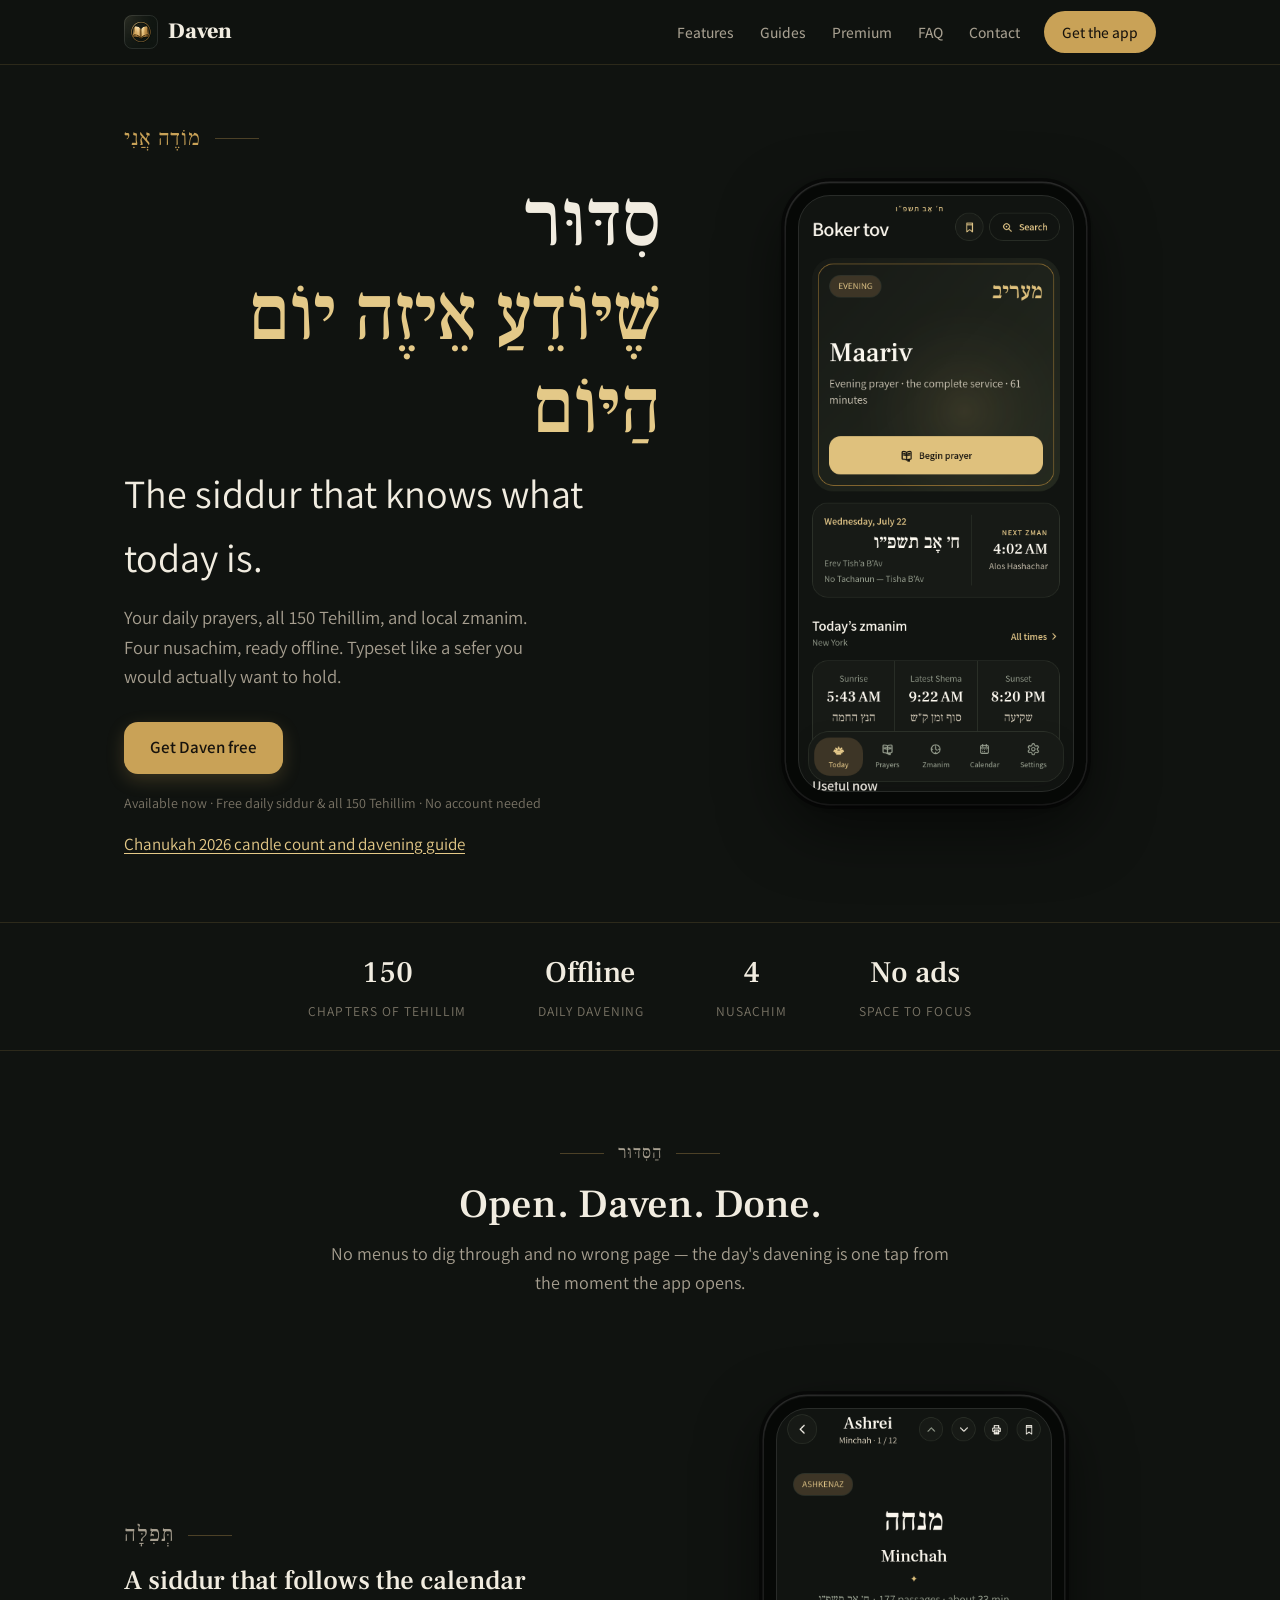
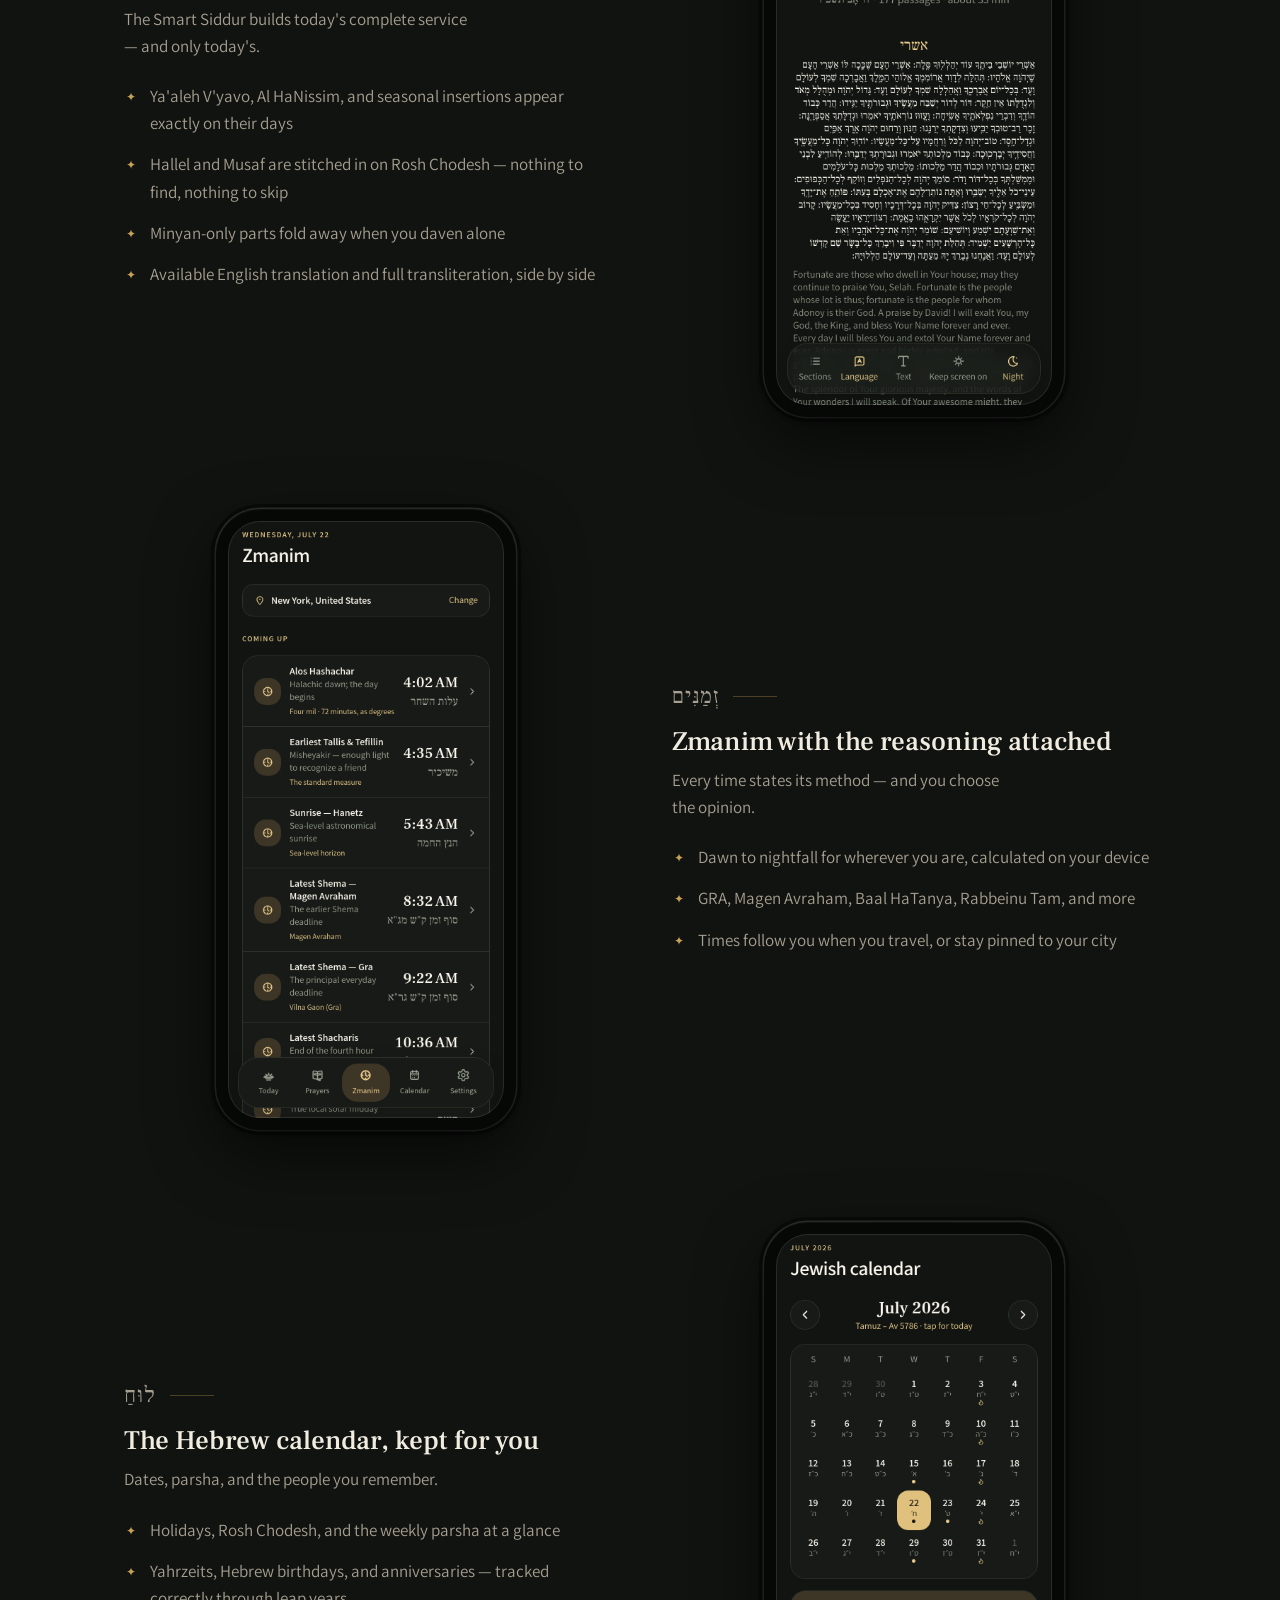
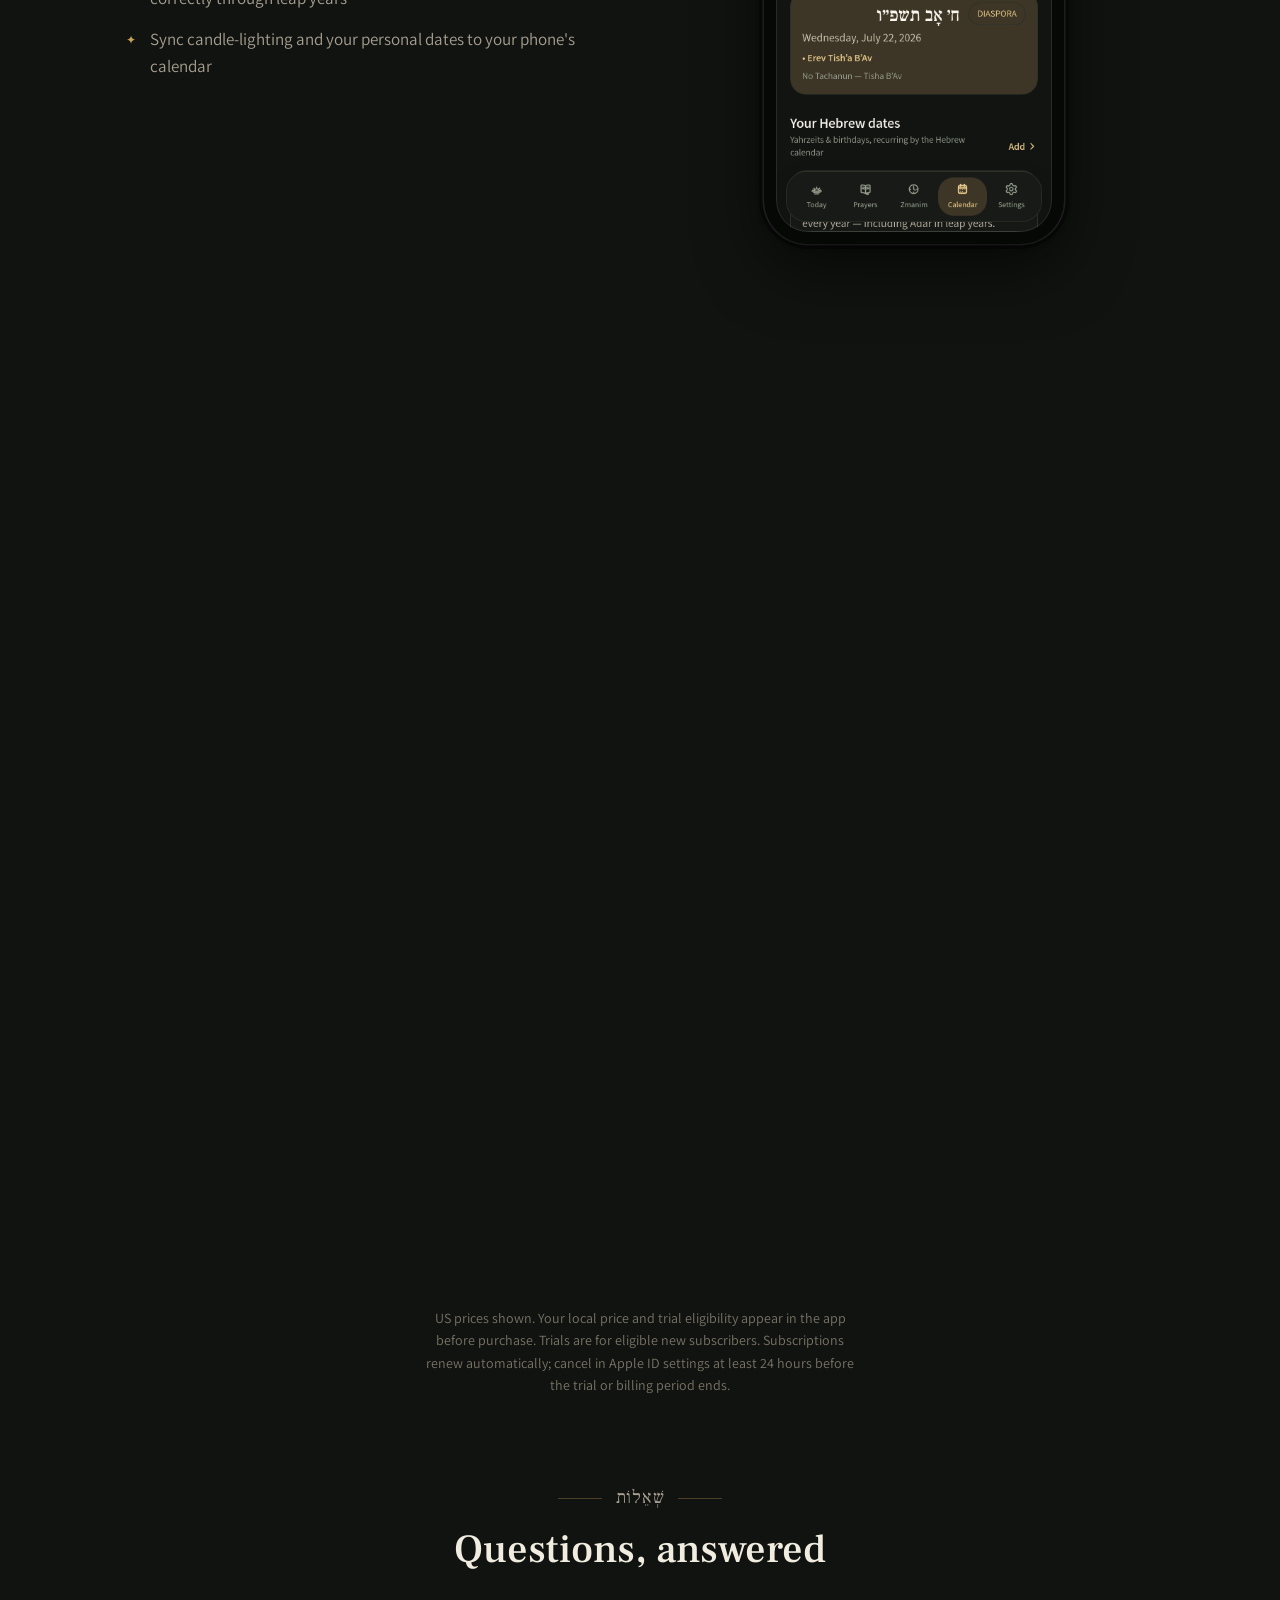
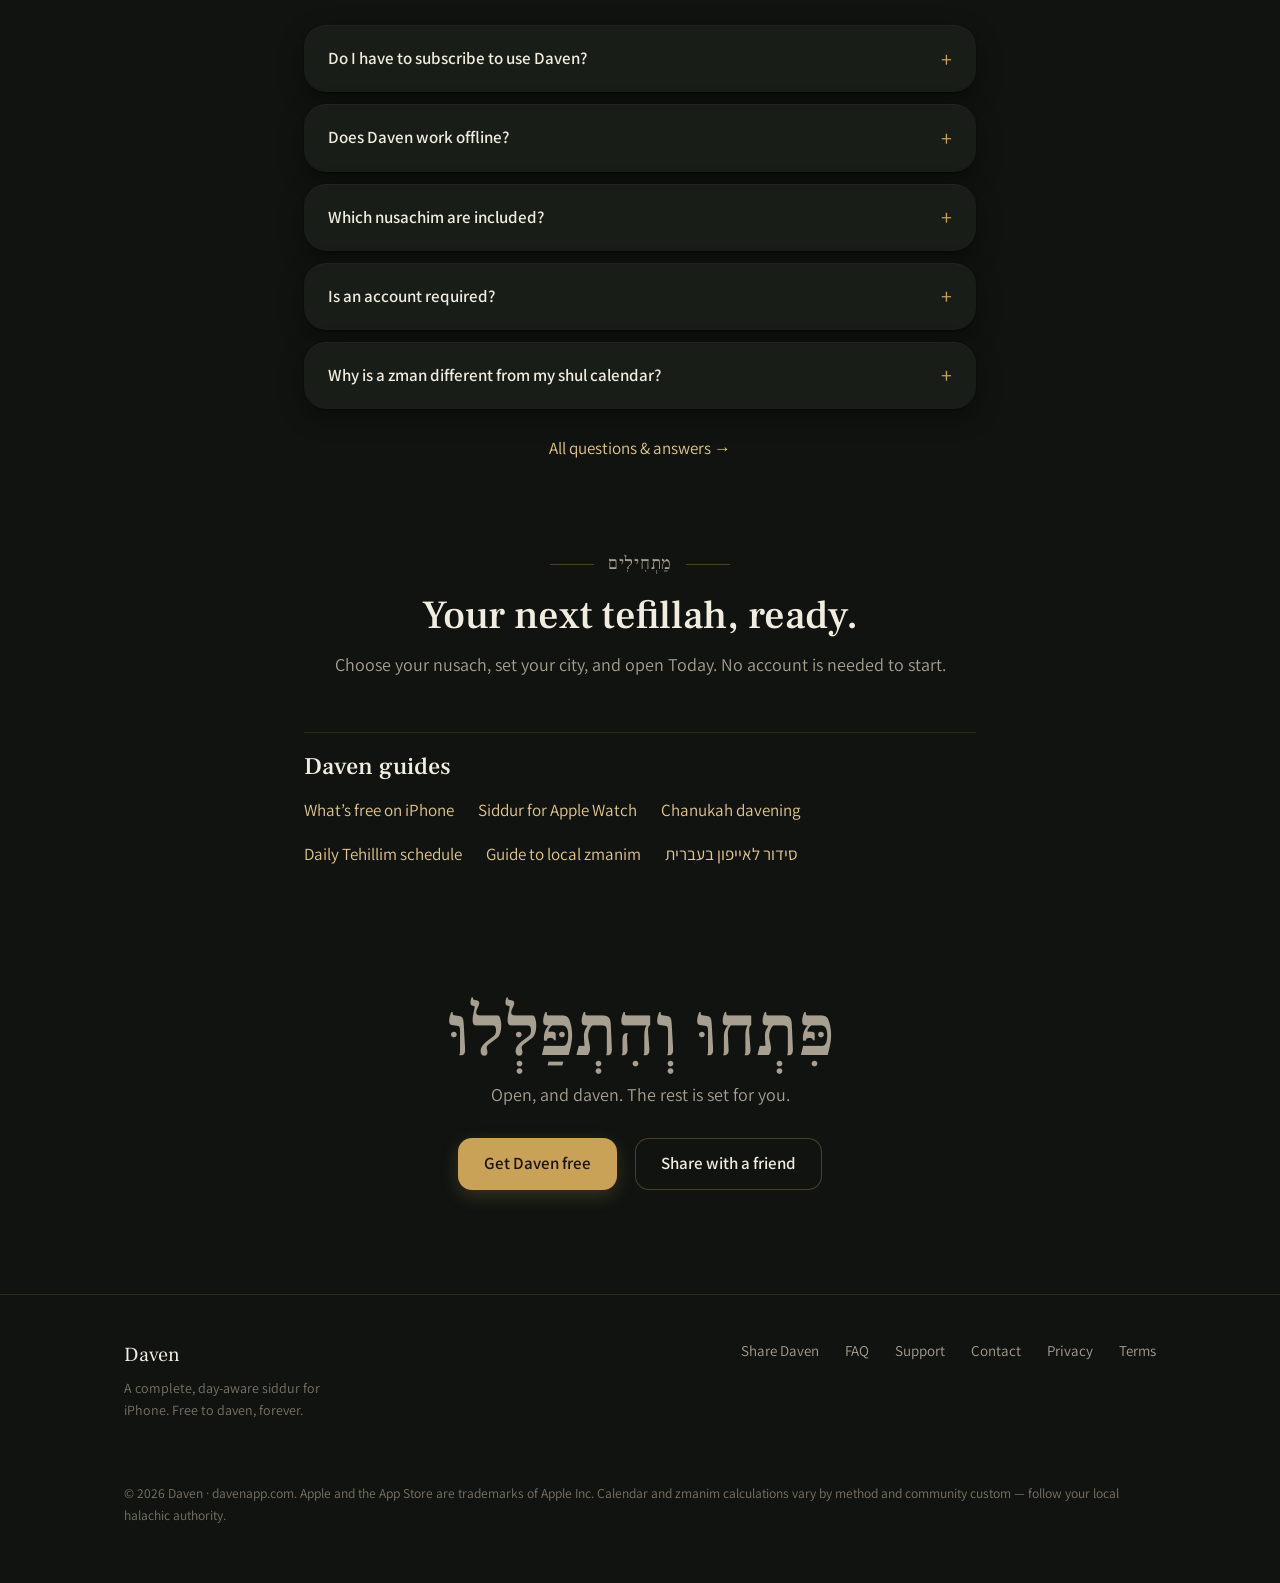
==== commit 08bebdb5: "Publish a monthly Tehillim reading schedule and iPhone download guide" ====
--- a/index.html
+++ b/index.html
@@ -203,6 +203,7 @@
           <li><a href="siddur-for-iphone.html">What’s free on iPhone</a></li>
           <li><a href="siddur-for-apple-watch.html">Siddur for Apple Watch</a></li>
           <li><a href="chanukah-davening.html">Chanukah davening</a></li>
+          <li><a href="daily-tehillim.html">Daily Tehillim schedule</a></li>
           <li><a href="zmanim-guide.html">Guide to local zmanim</a></li>
           <li><a href="siddur-he.html" lang="he" dir="rtl">סידור לאייפון בעברית</a></li>
         </ul>
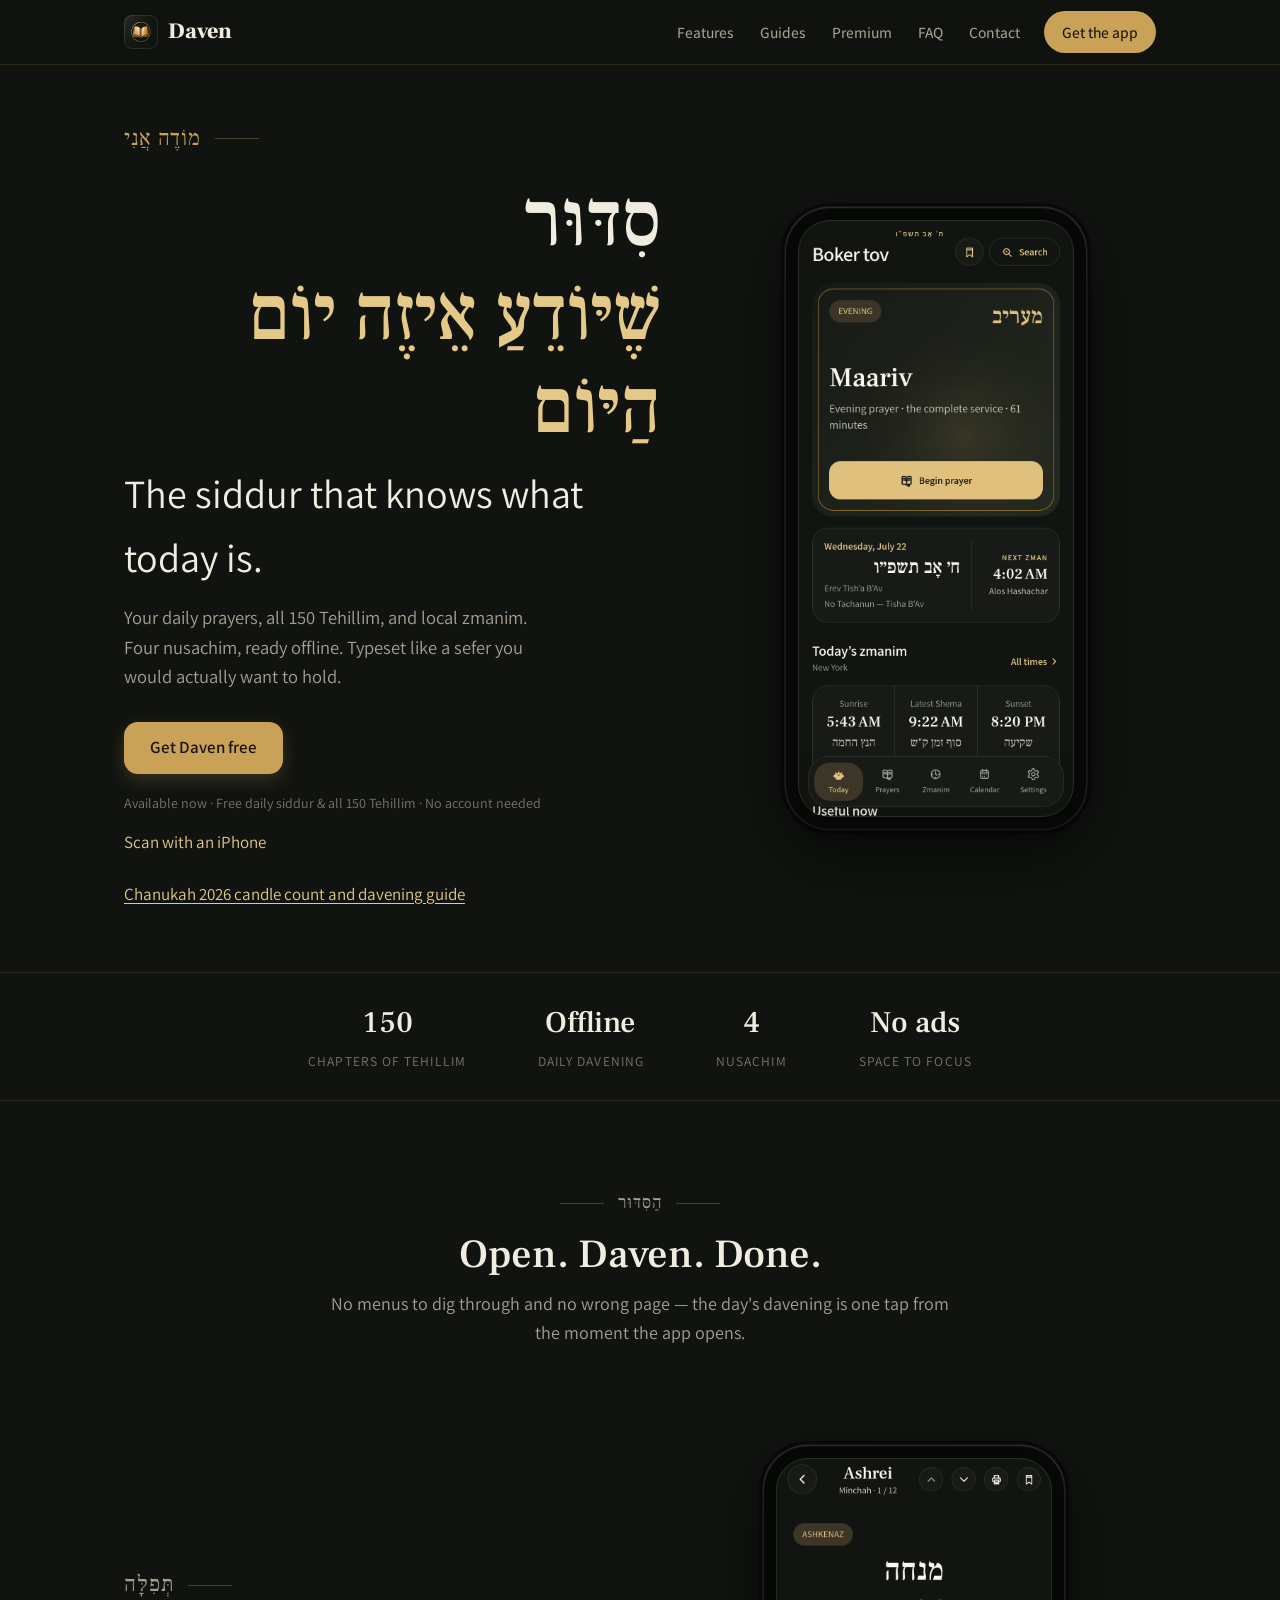
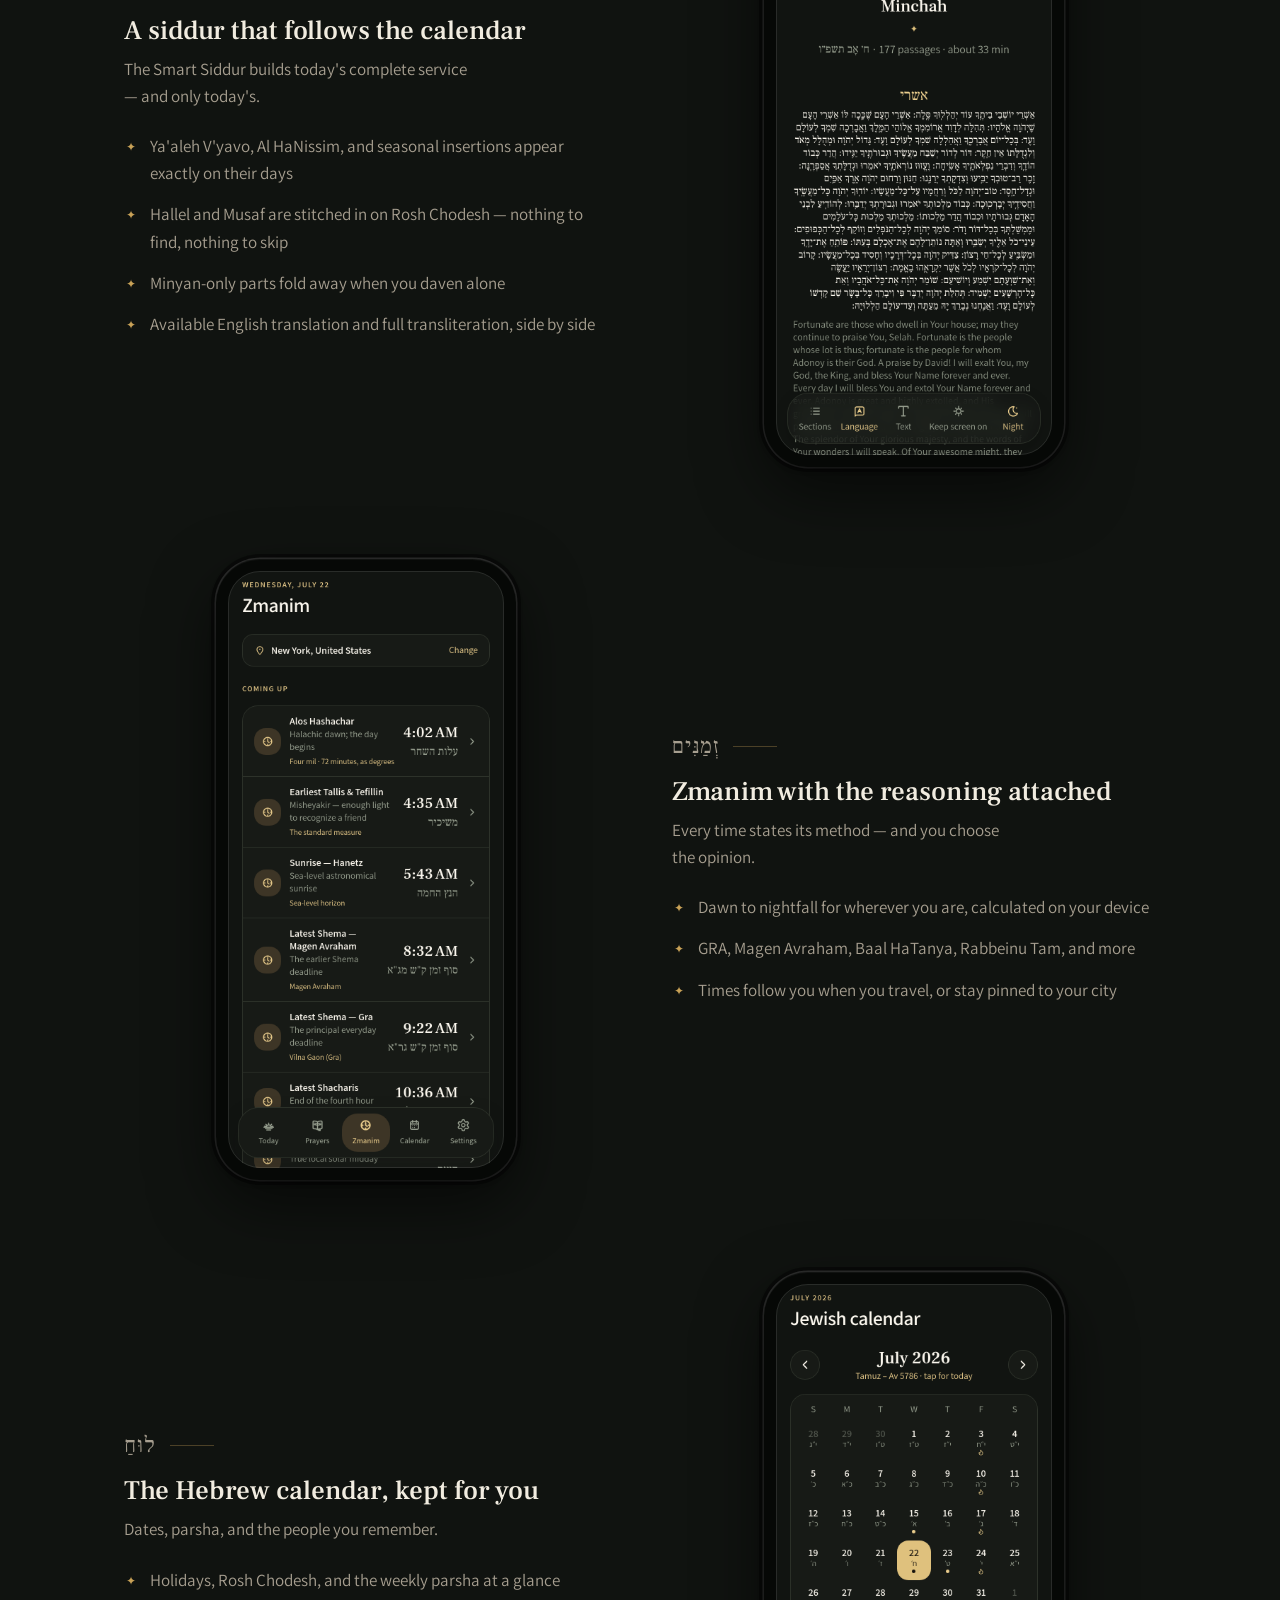
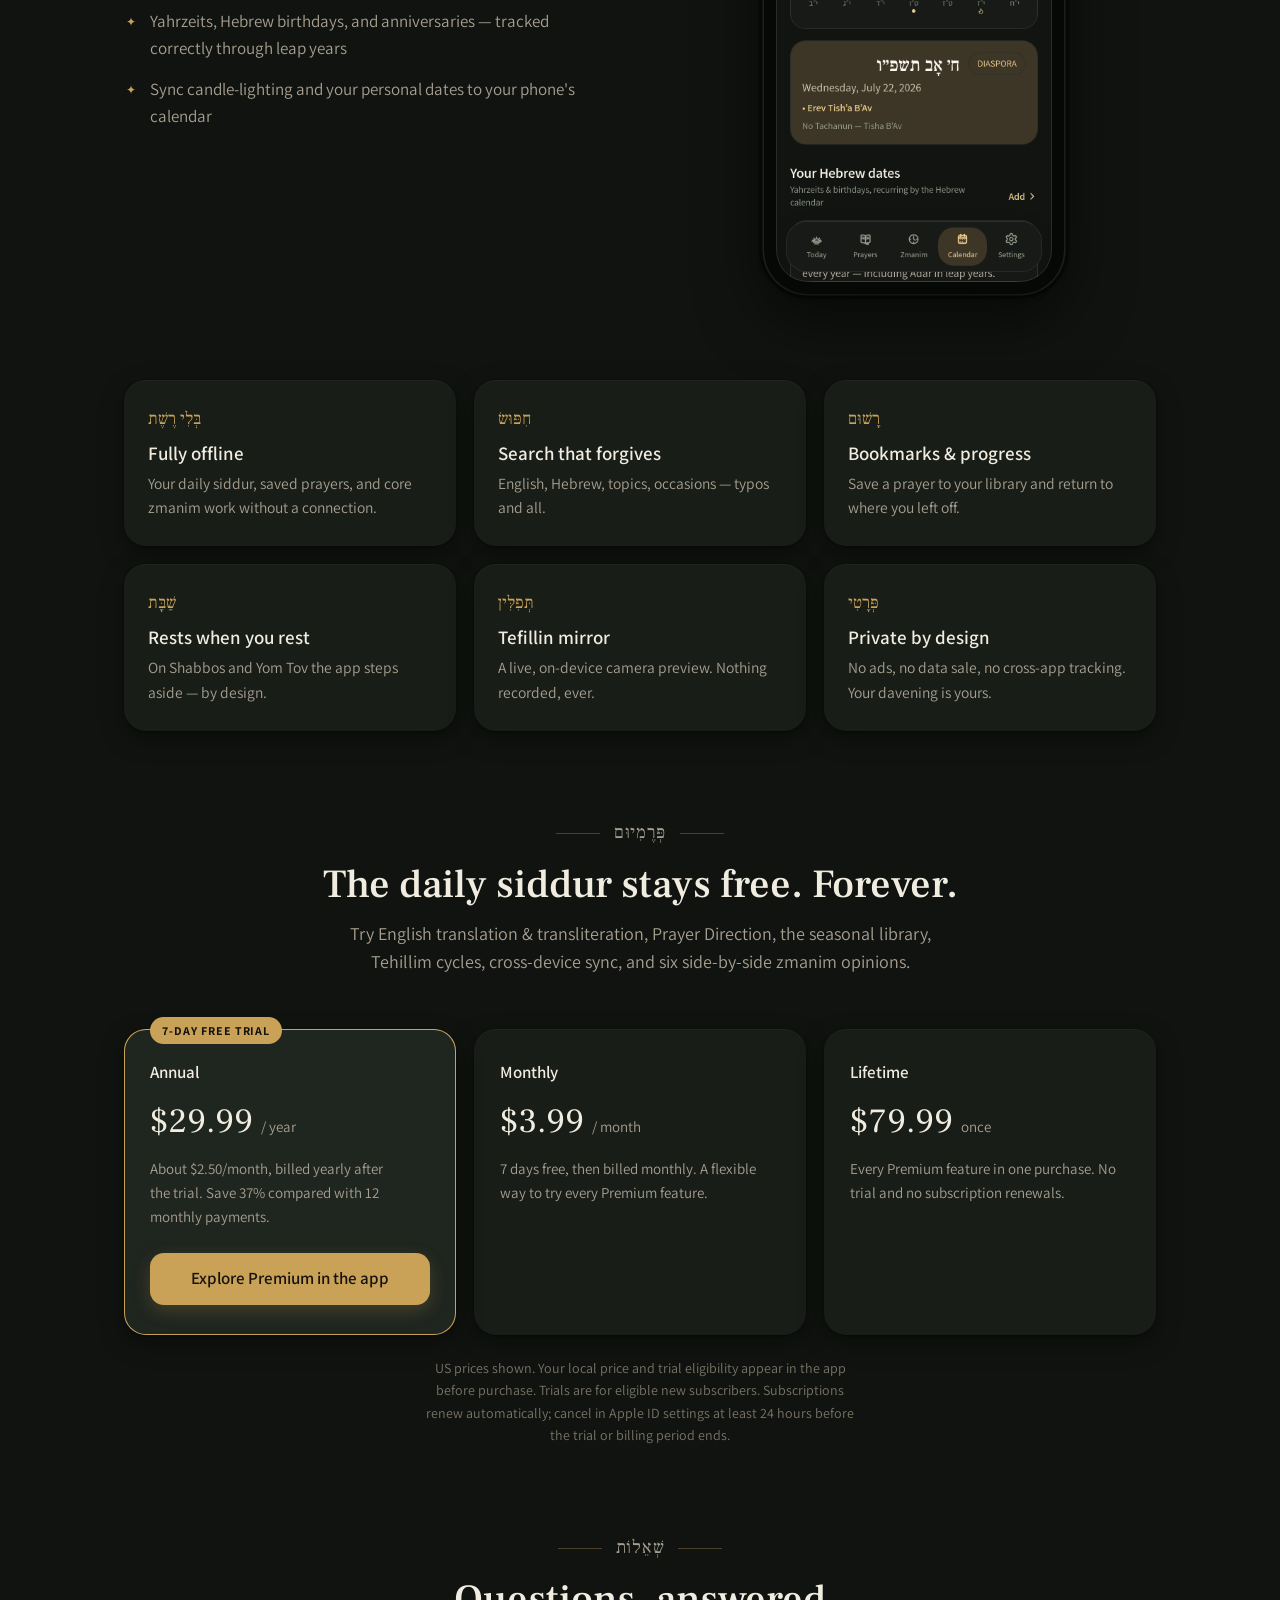
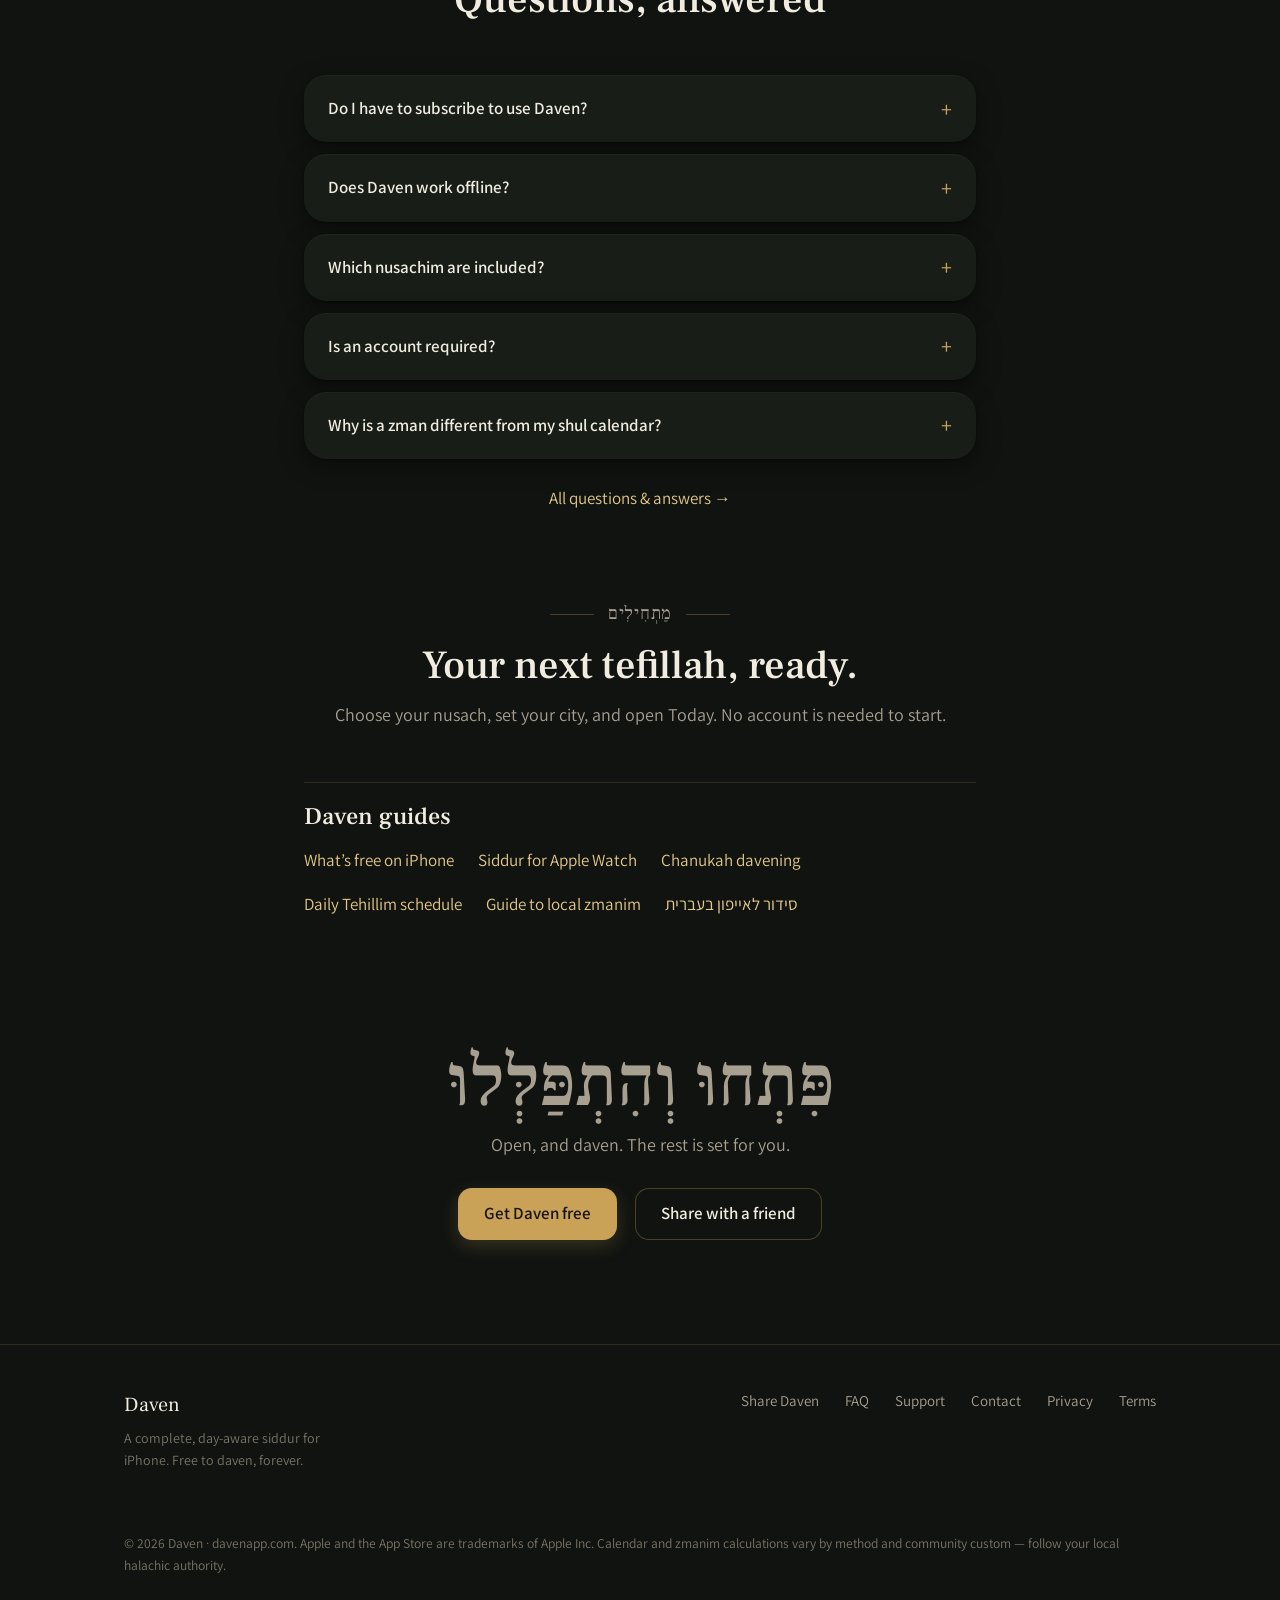
==== commit 8c3cb724: "Make Daven easier to share and install from another screen" ====
--- a/index.html
+++ b/index.html
@@ -19,7 +19,7 @@
   <link rel="preconnect" href="https://fonts.googleapis.com" />
   <link rel="preconnect" href="https://fonts.gstatic.com" crossorigin />
   <link href="https://fonts.googleapis.com/css2?family=Assistant:wght@400;500;600;700&family=Frank+Ruhl+Libre:wght@400;500;700;900&display=swap" rel="stylesheet" />
-  <link rel="stylesheet" href="styles.css?v=11" />
+  <link rel="stylesheet" href="styles.css?v=12" />
   <script type="application/ld+json">{"@context": "https://schema.org", "@type": "MobileApplication", "name": "Daven: Siddur & Zmanim", "operatingSystem": "iOS", "applicationCategory": "ReferenceApplication", "url": "https://davenapp.com/", "downloadUrl": "https://apps.apple.com/app/id6791022012", "offers": {"@type": "Offer", "price": "0", "priceCurrency": "USD", "description": "Free download with optional in-app purchases"}, "image": "https://davenapp.com/assets/icon-512.png"}</script>
 </head>
 <body>
@@ -66,6 +66,7 @@
           <a class="btn btn--gold" href="https://apps.apple.com/app/id6791022012">Get Daven free</a>
           <span class="cta-note">Available now · Free daily siddur &amp; all 150 Tehillim · No account needed</span>
         </div>
+        <p class="desktop-install-link"><a href="share.html#scan">Scan with an iPhone</a></p>
         <p class="seasonal-guide" data-hide-after="2026-12-13T12:00:00Z"><a href="chanukah-davening.html">Chanukah 2026 candle count and davening guide</a></p>
       </div>
       <figure class="phone rise"><img src="assets/shot-today.png" alt="Daven's Today screen: the evening service ready to begin, today's Hebrew date, and the next zman." fetchpriority="high" width="780" height="1688" /></figure>
--- a/styles.css
+++ b/styles.css
@@ -424,3 +424,18 @@
 }
 .calendar-table th:last-child, .calendar-table td:last-child { text-align: end; }
 .calendar-table thead { border-bottom: 1px solid var(--hairline-strong); }
+
+.desktop-install-link { display: none; }
+@media (min-width: 901px) {
+  .desktop-install-link { display: block; margin-top: 6px; }
+  .desktop-install-link a { display: inline-flex; align-items: center; min-height: 44px; }
+}
+.share-download { grid-template-columns: minmax(0, 1fr) auto; align-items: center; gap: 24px; }
+.share-download__details { display: grid; gap: 16px; justify-items: start; }
+.share-download__scan { display: grid; justify-items: center; gap: 6px; text-align: center; scroll-margin-top: 80px; }
+.share-download__scan img { width: 164px; height: auto; }
+.share-download__scan figcaption { color: var(--afor); }
+.share-download__scan a { display: inline-flex; align-items: center; min-height: 44px; }
+@media (max-width: 540px) {
+  .share-download { grid-template-columns: 1fr; }
+}
